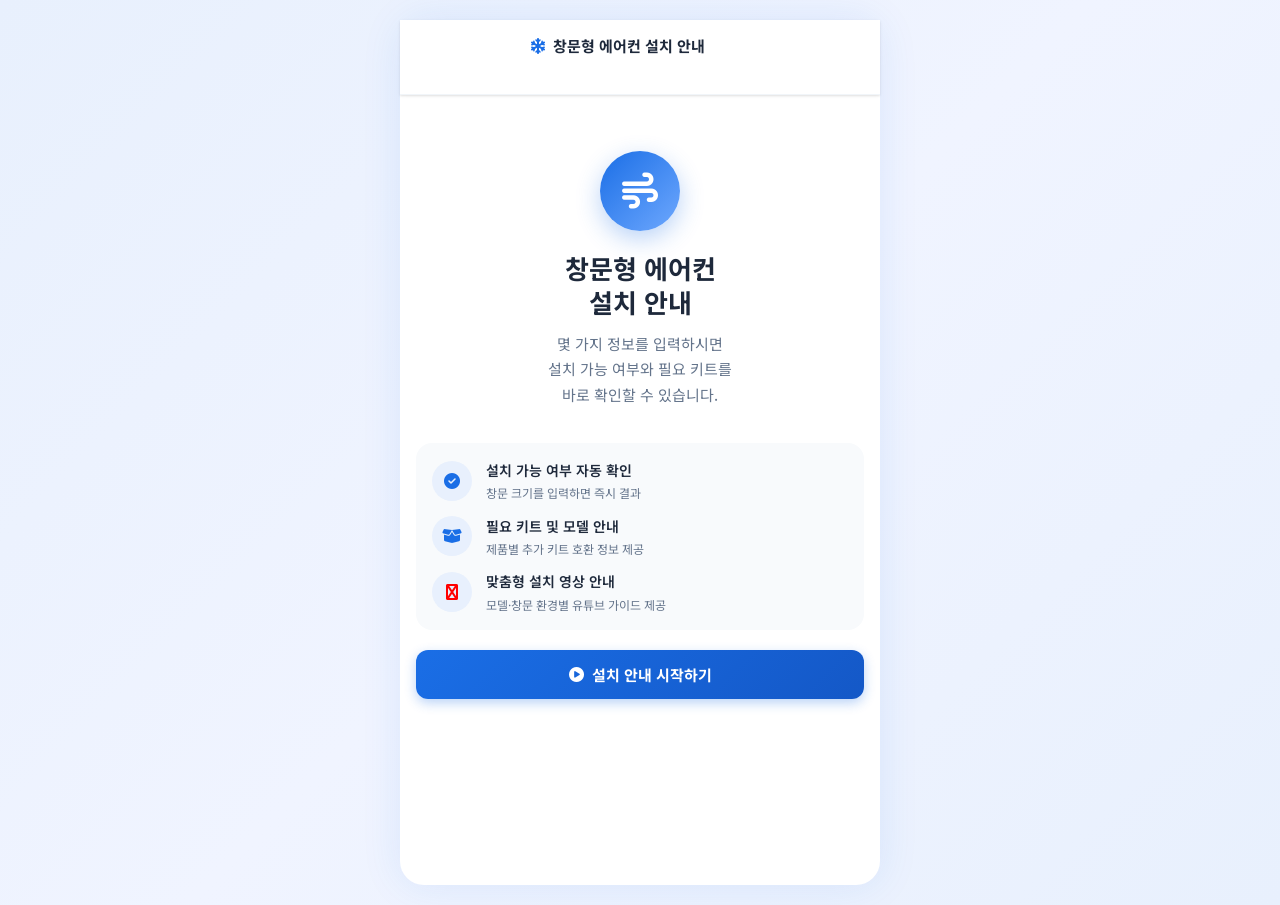
==== index.html @ 66a9caff "Add files via upload" ====
<!DOCTYPE html>
<html lang="ko">
<head>
  <meta charset="UTF-8" />
  <meta name="viewport" content="width=device-width, initial-scale=1.0, maximum-scale=1.0, user-scalable=no" />
  <meta name="theme-color" content="#1a6ee6" />
  <meta name="apple-mobile-web-app-capable" content="yes" />
  <meta name="apple-mobile-web-app-status-bar-style" content="default" />
  <meta name="apple-mobile-web-app-title" content="에어컨 설치 안내" />
  <title>창문형 에어컨 설치 안내</title>
  <link rel="manifest" href="manifest.json" />
  <link rel="stylesheet" href="css/style.css" />
  <link rel="preconnect" href="https://fonts.googleapis.com" />
  <link rel="preconnect" href="https://fonts.gstatic.com" crossorigin />
  <link href="https://fonts.googleapis.com/css2?family=Noto+Sans+KR:wght@300;400;500;600;700&display=swap" rel="stylesheet" />
  <link rel="stylesheet" href="https://cdn.jsdelivr.net/npm/@fortawesome/fontawesome-free@6.4.0/css/all.min.css" />
</head>
<body>
  <div id="app">
    <div class="app-container">

      <!-- 헤더 -->
      <header class="app-header" id="appHeader">
        <div class="header-inner">
          <button class="btn-back" id="btnBack" onclick="App.prevStep()" style="display:none;">
            <i class="fas fa-chevron-left"></i>
          </button>
          <div class="header-title">
            <i class="fas fa-snowflake header-icon"></i>
            <span>창문형 에어컨 설치 안내</span>
          </div>
          <div class="header-spacer"></div>
        </div>
        <div class="progress-bar-wrap" id="progressBarWrap" style="display:none;">
          <div class="progress-bar" id="progressBar"></div>
        </div>
        <div class="step-indicator" id="stepIndicator"></div>
      </header>

      <main class="app-main" id="appMain">

        <!-- ==================== STEP 0: 시작 화면 ==================== -->
        <div class="screen" id="screen-0">
          <div class="screen-inner">
            <div class="welcome-hero">
              <div class="hero-icon-wrap">
                <div class="hero-icon"><i class="fas fa-wind"></i></div>
              </div>
              <h1 class="welcome-title">창문형 에어컨<br>설치 안내</h1>
              <p class="welcome-subtitle">몇 가지 정보를 입력하시면<br>설치 가능 여부와 필요 키트를<br>바로 확인할 수 있습니다.</p>
            </div>
            <div class="welcome-features">
              <div class="feature-item">
                <div class="feature-icon"><i class="fas fa-check-circle"></i></div>
                <div class="feature-text"><strong>설치 가능 여부 자동 확인</strong><span>창문 크기를 입력하면 즉시 결과</span></div>
              </div>
              <div class="feature-item">
                <div class="feature-icon"><i class="fas fa-box-open"></i></div>
                <div class="feature-text"><strong>필요 키트 및 모델 안내</strong><span>제품별 추가 키트 호환 정보 제공</span></div>
              </div>
              <div class="feature-item">
                <div class="feature-icon"><i class="fas fa-youtube" style="color:#ff0000;"></i></div>
                <div class="feature-text"><strong>맞춤형 설치 영상 안내</strong><span>모델·창문 환경별 유튜브 가이드 제공</span></div>
              </div>
            </div>
            <div class="btn-wrap">
              <button class="btn-primary btn-full" onclick="App.startGuide()">
                <i class="fas fa-play-circle"></i> 설치 안내 시작하기
              </button>
            </div>
          </div>
        </div>

        <!-- ==================== STEP 0.5: 모델 선택 ==================== -->
        <div class="screen hidden" id="screen-model">
          <div class="screen-inner">
            <div class="step-header">
              <div class="step-badge">모델 선택</div>
              <h2 class="step-title">보유하신 에어컨 모델을 선택해 주세요.</h2>
              <p class="step-desc">해당하는 제품군을 선택하시면 맞춤 안내를 제공합니다.</p>
            </div>
            <div class="model-choice-list">

              <button class="model-card" id="model-card-A" onclick="App.selectModel('A')">
                <div class="model-card-left">
                  <div class="model-card-icon" style="background:#e8f0fd;color:#1a6ee6;">
                    <i class="fas fa-wind"></i>
                  </div>
                  <div class="model-card-info">
                    <div class="model-card-label">정속형 / 인버터</div>
                    <div class="model-card-models">PWA-2100 · PWA-2200 · PWA-2250 · PWA-3200 · PWA-3250</div>
                  </div>
                </div>
                <div class="model-card-check"><i class="fas fa-check"></i></div>
              </button>

              <button class="model-card" id="model-card-B" onclick="App.selectModel('B')">
                <div class="model-card-left">
                  <div class="model-card-icon" style="background:#fef3c7;color:#d97706;">
                    <i class="fas fa-star"></i>
                  </div>
                  <div class="model-card-info">
                    <div class="model-card-label">프리미엄</div>
                    <div class="model-card-models">PWA-3400 · PWA-3500 · PWA-3600 · PWA-M3500 · PWA-3301BE2</div>
                  </div>
                </div>
                <div class="model-card-check"><i class="fas fa-check"></i></div>
              </button>

              <button class="model-card" id="model-card-C" onclick="App.selectModel('C')">
                <div class="model-card-left">
                  <div class="model-card-icon" style="background:#dcfce7;color:#16a34a;">
                    <i class="fas fa-bolt"></i>
                  </div>
                  <div class="model-card-info">
                    <div class="model-card-label">듀얼인버터</div>
                    <div class="model-card-models">PWA-3100 · PWA-3300 · PWA-3300BE</div>
                  </div>
                </div>
                <div class="model-card-check"><i class="fas fa-check"></i></div>
              </button>

              <button class="model-card" id="model-card-D" onclick="App.selectModel('D')">
                <div class="model-card-left">
                  <div class="model-card-icon" style="background:#f3e8ff;color:#9333ea;">
                    <i class="fas fa-layer-group"></i>
                  </div>
                  <div class="model-card-info">
                    <div class="model-card-label">하이브리드</div>
                    <div class="model-card-models">PHA-M3240BE · PHA-M3600BE2</div>
                  </div>
                </div>
                <div class="model-card-check"><i class="fas fa-check"></i></div>
              </button>

            </div>
            <div class="btn-nav">
              <button class="btn-secondary" onclick="App.prevStep()"><i class="fas fa-chevron-left"></i> 이전</button>
              <button class="btn-primary" id="btn-model-next" onclick="App.nextStep()" disabled>다음 <i class="fas fa-chevron-right"></i></button>
            </div>
          </div>
        </div>

        <!-- ==================== 여닫이 설치 불가 화면 ==================== -->
        <div class="screen hidden" id="screen-casement-block">
          <div class="screen-inner casement-block-inner">
            <div class="casement-emoji">😭</div>
            <h2 class="casement-title">앗! 정말 아쉬워요...</h2>
            <div class="casement-msg">
              <p>고객님의 창문은 <strong>'여닫이'</strong> 형태군요!</p>
              <p>현재 모델들은 <strong>미닫이 창문에만</strong> 안전하게<br>설치가 가능하답니다. 🏠💔</p>
              <p style="margin-top:12px;">혹시 다른 방에 있는 <strong>'미닫이 창문'</strong>은<br>어떠신가요?<br>다시 한번 확인해 주시면 감사하겠습니다! 🙏✨</p>
            </div>
            <div class="casement-illustration">
              <i class="fas fa-door-open"></i>
              <span>여닫이 창문</span>
            </div>
            <button class="btn-primary btn-full" onclick="App.restart()" style="margin-top:8px;">
              <i class="fas fa-home"></i> 처음으로 돌아가기
            </button>
          </div>
        </div>

        <!-- ==================== STEP 1: 창문 유형 ==================== -->
        <div class="screen hidden" id="screen-1">
          <div class="screen-inner">
            <div class="step-header">
              <div class="step-badge">1단계</div>
              <h2 class="step-title">창문 유형이 어떻게 되나요?</h2>
              <p class="step-desc">설치하실 창문의 유형을 선택해 주세요.</p>
            </div>
            <div class="choice-grid">
              <button class="choice-card" id="choice-window-sliding" onclick="App.selectWindowType('sliding')">
                <div class="choice-card-inner">
                  <div class="choice-icon"><i class="fas fa-arrows-alt-h"></i></div>
                  <div class="choice-label">미닫이 창문</div>
                  <div class="choice-desc">좌우로 밀어서 여는 창문</div>
                </div>
                <div class="choice-check"><i class="fas fa-check"></i></div>
              </button>
              <button class="choice-card" id="choice-window-casement" onclick="App.selectWindowType('casement')">
                <div class="choice-card-inner">
                  <div class="choice-icon"><i class="fas fa-door-open"></i></div>
                  <div class="choice-label">여닫이 창문</div>
                  <div class="choice-desc">앞뒤로 열리는 창문</div>
                </div>
                <div class="choice-check"><i class="fas fa-check"></i></div>
              </button>
            </div>
            <div class="btn-nav">
              <button class="btn-secondary" onclick="App.prevStep()"><i class="fas fa-chevron-left"></i> 이전</button>
              <button class="btn-primary" id="btn-step1-next" onclick="App.nextStep()" disabled>다음 <i class="fas fa-chevron-right"></i></button>
            </div>
          </div>
        </div>

        <!-- ==================== STEP 2: 창문 가로/세로 ==================== -->
        <div class="screen hidden" id="screen-2">
          <div class="screen-inner">
            <div class="step-header">
              <div class="step-badge">2단계</div>
              <h2 class="step-title">열리는 창문의 가로와 세로 사이즈를 입력해 주세요.</h2>
              <p class="step-desc">창문이 열렸을 때의 실제 크기를 측정해 입력해 주세요.</p>
            </div>
            <div class="measure-diagram">
              <div class="diagram-box diagram-box-img">
                <img src="images/window-measure.png" alt="창문 측정 방법 - 38cm 이상 전 모델 공통" class="diagram-img" />
                <p class="diagram-caption">
                  <i class="fas fa-info-circle"></i>
                  열리는 창문의 가로가 <strong>38cm 이상</strong>이어야 설치 가능합니다. (전 모델 공통)
                </p>
              </div>
            </div>
            <div class="input-group-list">
              <div class="input-group">
                <label class="input-label"><i class="fas fa-arrows-alt-h label-icon"></i> 가로 <span class="unit-text">(cm)</span></label>
                <div class="input-wrap">
                  <input type="number" id="windowWidth" class="text-input" placeholder="예: 55" min="0" step="0.1" oninput="App.validateStep2()" inputmode="decimal" />
                  <span class="input-unit">cm</span>
                </div>
                <div class="input-hint" id="widthHint">최소 38cm 이상이어야 설치 가능합니다.</div>
              </div>
              <div class="input-group">
                <label class="input-label"><i class="fas fa-arrows-alt-v label-icon"></i> 세로 <span class="unit-text">(cm)</span></label>
                <div class="input-wrap">
                  <input type="number" id="windowHeight" class="text-input" placeholder="예: 100" min="0" step="0.1" oninput="App.validateStep2()" inputmode="decimal" />
                  <span class="input-unit">cm</span>
                </div>
                <div class="input-hint" id="heightHint">일반 제품: 92cm 이상 / 미니 제품: 77cm 이상</div>
              </div>
            </div>
            <div class="btn-nav">
              <button class="btn-secondary" onclick="App.prevStep()"><i class="fas fa-chevron-left"></i> 이전</button>
              <button class="btn-primary" id="btn-step2-next" onclick="App.nextStep()" disabled>다음 <i class="fas fa-chevron-right"></i></button>
            </div>
          </div>
        </div>

        <!-- ==================== STEP 3: 제품 유형(일반/미니) ==================== -->
        <div class="screen hidden" id="screen-3">
          <div class="screen-inner">
            <div class="step-header">
              <div class="step-badge">3단계</div>
              <h2 class="step-title">창문 높이는 어떻게 되나요?</h2>
              <p class="step-desc">설치할 제품 유형을 선택해 주세요.</p>
            </div>
            <div class="choice-grid">
              <button class="choice-card" id="choice-product-standard" onclick="App.selectProductType('standard')">
                <div class="choice-card-inner">
                  <div class="choice-icon"><i class="fas fa-box"></i></div>
                  <div class="choice-label">일반 제품</div>
                  <div class="choice-desc">창문 높이 92cm 이상</div>
                </div>
                <div class="choice-check"><i class="fas fa-check"></i></div>
              </button>
              <button class="choice-card" id="choice-product-mini" onclick="App.selectProductType('mini')">
                <div class="choice-card-inner">
                  <div class="choice-icon"><i class="fas fa-compress-alt"></i></div>
                  <div class="choice-label">미니 제품</div>
                  <div class="choice-desc">창문 높이 77cm 이상</div>
                </div>
                <div class="choice-check"><i class="fas fa-check"></i></div>
              </button>
            </div>
            <div class="sub-section" id="heightRangeSection" style="display:none;">
              <div class="sub-section-title">창문 높이 범위를 선택해 주세요.</div>
              <div class="range-cards" id="heightRangeCards"></div>
            </div>
            <div class="info-box kit-box" id="kitInfoBox" style="display:none;">
              <i class="fas fa-info-circle"></i>
              <div id="kitInfoText"></div>
            </div>
            <div class="btn-nav">
              <button class="btn-secondary" onclick="App.prevStep()"><i class="fas fa-chevron-left"></i> 이전</button>
              <button class="btn-primary" id="btn-step3-next" onclick="App.nextStep()" disabled>다음 <i class="fas fa-chevron-right"></i></button>
            </div>
          </div>
        </div>

        <!-- ==================== STEP 4: 창틀 깊이 ==================== -->
        <div class="screen hidden" id="screen-4">
          <div class="screen-inner">
            <div class="step-header">
              <div class="step-badge">4단계</div>
              <h2 class="step-title">창틀 깊이가 2cm 미만인가요?</h2>
              <p class="step-desc">창틀 깊이(b)를 측정하여 선택해 주세요.</p>
            </div>
            <div class="measure-diagram">
              <div class="diagram-box diagram-box-img">
                <img src="images/sill-depth.png" alt="창틀 단면 도면 - a(창틀 너비), b(창틀 깊이), c(창틀 홈 너비)" class="diagram-img" />
                <p class="diagram-caption">
                  <i class="fas fa-info-circle"></i>
                  창틀 깊이(b)가 <strong>2cm 이상</strong>인지 확인해 주세요.
                </p>
              </div>
            </div>
            <div class="choice-grid">
              <button class="choice-card" id="choice-sill-shallow" onclick="App.selectSillDepth('shallow')">
                <div class="choice-card-inner">
                  <div class="choice-icon choice-icon-warn"><i class="fas fa-exclamation"></i></div>
                  <div class="choice-label">네, 2cm 미만</div>
                  <div class="choice-desc">창틀 깊이가 2cm보다 얕음</div>
                </div>
                <div class="choice-check"><i class="fas fa-check"></i></div>
              </button>
              <button class="choice-card" id="choice-sill-deep" onclick="App.selectSillDepth('deep')">
                <div class="choice-card-inner">
                  <div class="choice-icon choice-icon-ok"><i class="fas fa-check-double"></i></div>
                  <div class="choice-label">아니요, 2cm 이상</div>
                  <div class="choice-desc">창틀 깊이가 충분함</div>
                </div>
                <div class="choice-check"><i class="fas fa-check"></i></div>
              </button>
            </div>
            <div class="sub-section" id="shallowSillSection" style="display:none;">
              <div class="sub-section-title"><i class="fas fa-ruler-combined"></i> (b)+(c) 사이즈를 입력해 주세요.</div>
              <div class="input-group-list">
                <div class="input-group">
                  <label class="input-label"><span class="label-badge">b</span> 창틀 높이 (cm)</label>
                  <div class="input-wrap">
                    <input type="number" id="sillB" class="text-input" placeholder="예: 1.5" min="0" step="0.1" oninput="App.validateSillBC()" inputmode="decimal" />
                    <span class="input-unit">cm</span>
                  </div>
                  <div class="input-hint">1cm 이상 2cm 미만이어야 합니다.</div>
                </div>
                <div class="input-group">
                  <label class="input-label"><span class="label-badge">c</span> 창틀 홈 너비 (cm)</label>
                  <div class="input-wrap">
                    <input type="number" id="sillC" class="text-input" placeholder="예: 1.5" min="0" step="0.1" oninput="App.validateSillBC()" inputmode="decimal" />
                    <span class="input-unit">cm</span>
                  </div>
                  <div class="input-hint">1.2cm 이상이어야 합니다.</div>
                </div>
              </div>
              <div class="info-box" id="sillBCResult" style="display:none;"></div>
            </div>
            <div class="btn-nav">
              <button class="btn-secondary" onclick="App.prevStep()"><i class="fas fa-chevron-left"></i> 이전</button>
              <button class="btn-primary" id="btn-step4-next" onclick="App.nextStep()" disabled>다음 <i class="fas fa-chevron-right"></i></button>
            </div>
          </div>
        </div>

        <!-- ==================== STEP 5: 창문 환경 선택 (4가지 카드) ==================== -->
        <div class="screen hidden" id="screen-5">
          <div class="screen-inner">
            <div class="step-header">
              <div class="step-badge">5단계</div>
              <h2 class="step-title">창문 환경을 선택해 주세요.</h2>
              <p class="step-desc">고객님의 창틀 유형을 선택하시면 맞춤 설치법을 안내해 드립니다.</p>
            </div>

            <div class="env-grid">
              <!-- 옵션 1: 플라스틱 샷시 -->
              <button class="env-card" id="env-card-plastic" onclick="App.selectEnv('plastic')">
                <div class="env-card-icon" style="background:#e8f0fd;color:#1a6ee6;">
                  <i class="fas fa-border-style"></i>
                </div>
                <div class="env-card-label">플라스틱 샷시</div>
                <div class="env-card-desc">PVC 재질의 일반 샷시<br>가장 일반적인 형태의 창틀</div>
                <div class="env-card-check"><i class="fas fa-check"></i></div>
              </button>

              <!-- 옵션 2: 두꺼운 창틀 -->
              <button class="env-card" id="env-card-thick" onclick="App.selectEnv('thick')">
                <div class="env-card-icon" style="background:#fef3c7;color:#d97706;">
                  <i class="fas fa-expand-alt"></i>
                </div>
                <div class="env-card-label">두꺼운 창틀</div>
                <div class="env-card-desc">창틀의 두께가<br>넓은 경우</div>
                <div class="env-card-check"><i class="fas fa-check"></i></div>
              </button>

              <!-- 옵션 3: 나무 창틀 -->
              <button class="env-card" id="env-card-wood" onclick="App.selectEnv('wood')">
                <div class="env-card-icon" style="background:#fef9c3;color:#a16207;">
                  <i class="fas fa-tree"></i>
                </div>
                <div class="env-card-label">나무 창틀</div>
                <div class="env-card-desc">옛날 주택 등<br>나무 소재 창틀</div>
                <div class="env-card-check"><i class="fas fa-check"></i></div>
              </button>

              <!-- 옵션 4: 분할 창문 -->
              <button class="env-card" id="env-card-split" onclick="App.selectEnv('split')">
                <div class="env-card-icon" style="background:#f0fdf4;color:#16a34a;">
                  <i class="fas fa-columns"></i>
                </div>
                <div class="env-card-label">분할 창문</div>
                <div class="env-card-desc">추가 키트 필요<br>창문이 높아 연장 키트 필요</div>
                <div class="env-card-check"><i class="fas fa-check"></i></div>
              </button>
            </div>

            <!-- 두꺼운 창틀 안내 (env=thick) -->
            <div class="special-guide" id="thickGuide" style="display:none;">
              <div class="special-guide-header"><i class="fas fa-expand-alt"></i><strong>두꺼운 창틀 안내</strong></div>
              <div class="special-guide-content">
                <div class="info-box info-box-blue">
                  <i class="fas fa-info-circle"></i>
                  <div>
                    <p>틀 너비(a)가 1.2cm 이상인 경우, 두꺼운 창틀 방법으로 설치해야 합니다.</p>
                    <p style="margin-top:8px;">프리미엄 제품은 창틀 너비에 따라 볼트를 자유롭게 조절해 설치할 수 있습니다.</p>
                  </div>
                </div>
                <div class="input-group" style="margin-top:12px;">
                  <label class="input-label"><span class="label-badge">a</span> 창틀 너비 (cm)</label>
                  <div class="input-wrap">
                    <input type="number" id="frameA" class="text-input" placeholder="예: 1.5" min="0" step="0.1" oninput="App.validateFrameA()" inputmode="decimal" />
                    <span class="input-unit">cm</span>
                  </div>
                  <div class="input-hint" id="frameAHint">두꺼운 창틀 방법 적용 여부를 확인합니다.</div>
                </div>
              </div>
            </div>

            <!-- 분할 창문 안내 (env=split) -->
            <div class="special-guide" id="splitGuide" style="display:none;">
              <div class="special-guide-header"><i class="fas fa-columns"></i><strong>분할 창문 안내</strong></div>
              <div class="special-guide-content">
                <div class="split-img-wrap">
                  <img src="images/split-window-kit.png" alt="분할 창문 설치 방법 - X(잘못된 설치)와 O(올바른 설치) 비교" class="diagram-img" />
                  <div class="split-img-labels">
                    <span class="split-label split-label-x"><i class="fas fa-times"></i> 잘못된 설치</span>
                    <span class="split-label split-label-o"><i class="fas fa-check"></i> 올바른 설치</span>
                  </div>
                </div>
                <div class="info-box info-box-blue">
                  <i class="fas fa-info-circle"></i>
                  <div>이미지처럼 연장 키트를 연결하여 앞쪽 창틀에 설치해야 안전합니다.</div>
                </div>
              </div>
            </div>

            <div class="btn-nav">
              <button class="btn-secondary" onclick="App.prevStep()"><i class="fas fa-chevron-left"></i> 이전</button>
              <button class="btn-primary" id="btn-step5-next" onclick="App.showResult()">결과 확인 <i class="fas fa-clipboard-check"></i></button>
            </div>
          </div>
        </div>

        <!-- ==================== STEP 6: 결과 화면 ==================== -->
        <div class="screen hidden" id="screen-6">
          <div class="screen-inner">
            <!-- 결과 헤더 -->
            <div class="result-header" id="resultHeader"></div>

            <!-- 입력 요약 -->
            <div class="result-section">
              <div class="section-title"><i class="fas fa-list-ul"></i> 입력 정보 요약</div>
              <div class="summary-list" id="summaryList"></div>
            </div>

            <!-- 설치 조건 체크 -->
            <div class="result-section">
              <div class="section-title"><i class="fas fa-tasks"></i> 설치 조건 확인</div>
              <div class="check-list" id="checkList"></div>
            </div>

            <!-- 필요 키트/제품 -->
            <div class="result-section" id="kitSection">
              <div class="section-title"><i class="fas fa-box-open"></i> 필요 제품 및 키트</div>
              <div id="kitList"></div>
            </div>

            <!-- 호환 모델 -->
            <div class="result-section" id="modelSection">
              <div class="section-title"><i class="fas fa-th"></i> 호환 모델</div>
              <div id="modelList"></div>
            </div>

            <!-- 특이사항 -->
            <div class="result-section" id="specialSection" style="display:none;">
              <div class="section-title"><i class="fas fa-exclamation-triangle"></i> 특이사항</div>
              <div id="specialList"></div>
            </div>

            <!-- 설치 방법 -->
            <div class="result-section">
              <div class="section-title"><i class="fas fa-wrench"></i> 설치 방법 안내</div>
              <div id="installGuide"></div>
            </div>

            <!-- 버튼 -->
            <div class="btn-nav btn-nav-result">
              <button class="btn-secondary" onclick="App.restart()">
                <i class="fas fa-redo"></i> 처음부터 다시
              </button>
              <button class="btn-primary" onclick="App.printResult()">
                <i class="fas fa-share-alt"></i> 결과 공유
              </button>
            </div>

            <!-- ★ 유튜브 설치 가이드 섹션 ★ -->
            <div class="result-section youtube-section" id="youtubeSection">
              <div class="section-title youtube-title">
                <i class="fab fa-youtube" style="color:#ff0000;"></i>
                나에게 필요한 설치 가이드 영상
              </div>
              <p class="youtube-desc">선택하신 모델과 창문 환경에 맞는 영상을 확인해 보세요.</p>
              <div class="youtube-btn-list" id="youtubeBtnList"></div>
            </div>

            <!-- 고객센터 -->
            <div class="contact-info">
              <i class="fas fa-headset"></i>
              <div>
                <strong>설치 관련 문의</strong>
                <p>서비스센터: <a href="tel:1588-1336">1588-1336</a></p>
              </div>
            </div>
          </div>
        </div>

      </main>
      <div class="safe-area-bottom"></div>
    </div>
  </div>

  <script src="js/app.js"></script>
</body>
</html>
---- css/style.css ----
/* ============================================================
   창문형 에어컨 설치 안내 앱 - 모바일 우선 스타일
   ============================================================ */

/* ---------- CSS 변수 ---------- */
:root {
  --primary: #1a6ee6;
  --primary-dark: #1458c7;
  --primary-light: #e8f0fd;
  --secondary: #6c757d;
  --success: #22c55e;
  --success-light: #dcfce7;
  --warning: #f59e0b;
  --warning-light: #fef3c7;
  --danger: #ef4444;
  --danger-light: #fee2e2;
  --info: #3b82f6;
  --info-light: #eff6ff;
  --white: #ffffff;
  --gray-50: #f8fafc;
  --gray-100: #f1f5f9;
  --gray-200: #e2e8f0;
  --gray-300: #cbd5e1;
  --gray-400: #94a3b8;
  --gray-500: #64748b;
  --gray-600: #475569;
  --gray-700: #334155;
  --gray-800: #1e293b;
  --gray-900: #0f172a;
  --font: 'Noto Sans KR', -apple-system, BlinkMacSystemFont, 'Segoe UI', sans-serif;
  --radius-sm: 8px;
  --radius: 12px;
  --radius-lg: 16px;
  --radius-xl: 24px;
  --shadow-sm: 0 1px 3px rgba(0,0,0,0.08), 0 1px 2px rgba(0,0,0,0.06);
  --shadow: 0 4px 6px -1px rgba(0,0,0,0.1), 0 2px 4px -1px rgba(0,0,0,0.06);
  --shadow-md: 0 10px 15px -3px rgba(0,0,0,0.1), 0 4px 6px -2px rgba(0,0,0,0.05);
  --shadow-lg: 0 20px 25px -5px rgba(0,0,0,0.1), 0 10px 10px -5px rgba(0,0,0,0.04);
  --header-height: 110px;
  --transition: 0.25s cubic-bezier(0.4, 0, 0.2, 1);
}

/* ---------- 리셋 & 기본 ---------- */
*, *::before, *::after {
  box-sizing: border-box;
  margin: 0;
  padding: 0;
  -webkit-tap-highlight-color: transparent;
}

html {
  font-size: 16px;
  scroll-behavior: smooth;
  -webkit-text-size-adjust: 100%;
}

body {
  font-family: var(--font);
  background: var(--gray-100);
  color: var(--gray-800);
  line-height: 1.6;
  min-height: 100vh;
  min-height: -webkit-fill-available;
  overflow-x: hidden;
}

a {
  color: var(--primary);
  text-decoration: none;
}

button {
  cursor: pointer;
  font-family: var(--font);
  border: none;
  outline: none;
}

input {
  font-family: var(--font);
  outline: none;
}

/* ---------- 앱 컨테이너 ---------- */
#app {
  width: 100%;
  min-height: 100vh;
  display: flex;
  justify-content: center;
  background: linear-gradient(135deg, #e8f0fd 0%, #f0f4ff 50%, #e8f0fd 100%);
}

.app-container {
  width: 100%;
  max-width: 480px;
  min-height: 100vh;
  background: var(--white);
  display: flex;
  flex-direction: column;
  position: relative;
  box-shadow: 0 0 40px rgba(26,110,230,0.1);
}

/* ---------- 헤더 ---------- */
.app-header {
  position: sticky;
  top: 0;
  z-index: 100;
  background: var(--white);
  border-bottom: 1px solid var(--gray-100);
  box-shadow: var(--shadow-sm);
}

.header-inner {
  display: flex;
  align-items: center;
  padding: 14px 16px 10px;
  gap: 8px;
}

.btn-back {
  width: 36px;
  height: 36px;
  border-radius: 50%;
  background: var(--gray-100);
  display: flex;
  align-items: center;
  justify-content: center;
  color: var(--gray-700);
  font-size: 14px;
  flex-shrink: 0;
  transition: background var(--transition);
}

.btn-back:active {
  background: var(--gray-200);
}

.header-title {
  flex: 1;
  display: flex;
  align-items: center;
  justify-content: center;
  gap: 8px;
  font-size: 15px;
  font-weight: 700;
  color: var(--gray-800);
}

.header-icon {
  color: var(--primary);
  font-size: 16px;
  animation: spin 8s linear infinite;
}

@keyframes spin {
  from { transform: rotate(0deg); }
  to { transform: rotate(360deg); }
}

.header-spacer {
  width: 36px;
}

/* 진행 바 */
.progress-bar-wrap {
  height: 4px;
  background: var(--gray-100);
  overflow: hidden;
}

.progress-bar {
  height: 100%;
  background: linear-gradient(90deg, var(--primary), #6ea8fe);
  border-radius: 2px;
  width: 0%;
  transition: width 0.5s cubic-bezier(0.4, 0, 0.2, 1);
}

.step-indicator {
  padding: 6px 16px 8px;
  font-size: 12px;
  color: var(--gray-500);
  font-weight: 500;
  text-align: center;
  min-height: 26px;
}

/* ---------- 메인 영역 ---------- */
.app-main {
  flex: 1;
  overflow-y: auto;
  overflow-x: hidden;
  -webkit-overflow-scrolling: touch;
  padding-bottom: env(safe-area-inset-bottom);
}

/* ---------- 화면 ---------- */
.screen {
  min-height: calc(100vh - var(--header-height));
  animation: fadeSlideIn 0.35s ease;
}

.screen.hidden {
  display: none !important;
}

@keyframes fadeSlideIn {
  from {
    opacity: 0;
    transform: translateX(20px);
  }
  to {
    opacity: 1;
    transform: translateX(0);
  }
}

@keyframes fadeSlideOut {
  from {
    opacity: 1;
    transform: translateX(0);
  }
  to {
    opacity: 0;
    transform: translateX(-20px);
  }
}

.screen-inner {
  padding: 24px 16px 32px;
  display: flex;
  flex-direction: column;
  gap: 20px;
}

/* ---------- 시작 화면 ---------- */
.welcome-hero {
  text-align: center;
  padding: 32px 16px 16px;
}

.hero-icon-wrap {
  margin-bottom: 20px;
}

.hero-icon {
  width: 80px;
  height: 80px;
  background: linear-gradient(135deg, var(--primary), #6ea8fe);
  border-radius: 50%;
  display: inline-flex;
  align-items: center;
  justify-content: center;
  font-size: 36px;
  color: white;
  box-shadow: 0 8px 24px rgba(26,110,230,0.3);
  animation: pulse 2s infinite;
}

@keyframes pulse {
  0%, 100% { box-shadow: 0 8px 24px rgba(26,110,230,0.3); transform: scale(1); }
  50% { box-shadow: 0 12px 32px rgba(26,110,230,0.45); transform: scale(1.03); }
}

.welcome-title {
  font-size: 26px;
  font-weight: 700;
  color: var(--gray-800);
  line-height: 1.3;
  margin-bottom: 12px;
}

.welcome-subtitle {
  font-size: 15px;
  color: var(--gray-500);
  line-height: 1.7;
}

.welcome-features {
  display: flex;
  flex-direction: column;
  gap: 12px;
  background: var(--gray-50);
  border-radius: var(--radius-lg);
  padding: 16px;
}

.feature-item {
  display: flex;
  align-items: center;
  gap: 14px;
}

.feature-icon {
  width: 40px;
  height: 40px;
  background: var(--primary-light);
  border-radius: 50%;
  display: flex;
  align-items: center;
  justify-content: center;
  color: var(--primary);
  font-size: 16px;
  flex-shrink: 0;
}

.feature-text {
  display: flex;
  flex-direction: column;
  gap: 2px;
}

.feature-text strong {
  font-size: 14px;
  font-weight: 600;
  color: var(--gray-800);
}

.feature-text span {
  font-size: 12px;
  color: var(--gray-500);
}

/* ---------- 단계 헤더 ---------- */
.step-header {
  padding: 4px 0;
}

.step-badge {
  display: inline-flex;
  align-items: center;
  padding: 4px 12px;
  background: var(--primary-light);
  color: var(--primary);
  border-radius: 20px;
  font-size: 12px;
  font-weight: 700;
  margin-bottom: 10px;
  letter-spacing: 0.3px;
}

.step-title {
  font-size: 20px;
  font-weight: 700;
  color: var(--gray-800);
  line-height: 1.4;
  margin-bottom: 8px;
}

.step-desc {
  font-size: 14px;
  color: var(--gray-500);
}

/* ---------- 선택 카드 (단일) ---------- */
.choice-grid {
  display: grid;
  grid-template-columns: 1fr 1fr;
  gap: 12px;
}

.choice-card {
  background: var(--white);
  border: 2px solid var(--gray-200);
  border-radius: var(--radius-lg);
  padding: 16px 12px;
  display: flex;
  flex-direction: column;
  align-items: center;
  text-align: center;
  gap: 8px;
  position: relative;
  transition: all var(--transition);
  box-shadow: var(--shadow-sm);
}

.choice-card:active {
  transform: scale(0.97);
}

.choice-card.selected {
  border-color: var(--primary);
  background: var(--primary-light);
  box-shadow: 0 0 0 3px rgba(26,110,230,0.15);
}

.choice-card-inner {
  display: flex;
  flex-direction: column;
  align-items: center;
  gap: 8px;
}

.choice-icon {
  width: 52px;
  height: 52px;
  background: var(--gray-100);
  border-radius: 50%;
  display: flex;
  align-items: center;
  justify-content: center;
  font-size: 22px;
  color: var(--gray-500);
  transition: all var(--transition);
}

.choice-card.selected .choice-icon {
  background: var(--primary);
  color: white;
}

.choice-icon-warn {
  background: var(--warning-light) !important;
  color: var(--warning) !important;
}

.choice-icon-ok {
  background: var(--success-light) !important;
  color: var(--success) !important;
}

.choice-card.selected .choice-icon-warn {
  background: var(--warning) !important;
  color: white !important;
}

.choice-card.selected .choice-icon-ok {
  background: var(--success) !important;
  color: white !important;
}

.choice-label {
  font-size: 14px;
  font-weight: 700;
  color: var(--gray-800);
}

.choice-card.selected .choice-label {
  color: var(--primary-dark);
}

.choice-desc {
  font-size: 11px;
  color: var(--gray-400);
  line-height: 1.4;
}

.choice-check {
  position: absolute;
  top: 8px;
  right: 8px;
  width: 22px;
  height: 22px;
  border-radius: 50%;
  background: var(--gray-200);
  display: flex;
  align-items: center;
  justify-content: center;
  font-size: 10px;
  color: transparent;
  transition: all var(--transition);
}

.choice-card.selected .choice-check {
  background: var(--primary);
  color: white;
}

/* ---------- 다중 선택 카드 ---------- */
.multi-choice-list {
  display: flex;
  flex-direction: column;
  gap: 10px;
}

.multi-choice-card {
  background: var(--white);
  border: 2px solid var(--gray-200);
  border-radius: var(--radius);
  padding: 14px 16px;
  display: flex;
  align-items: center;
  gap: 14px;
  text-align: left;
  transition: all var(--transition);
  box-shadow: var(--shadow-sm);
}

.multi-choice-card:active {
  transform: scale(0.99);
}

.multi-choice-card.selected {
  border-color: var(--primary);
  background: var(--primary-light);
  box-shadow: 0 0 0 2px rgba(26,110,230,0.15);
}

.multi-choice-icon {
  width: 44px;
  height: 44px;
  background: var(--gray-100);
  border-radius: var(--radius-sm);
  display: flex;
  align-items: center;
  justify-content: center;
  font-size: 18px;
  color: var(--gray-500);
  flex-shrink: 0;
  transition: all var(--transition);
}

.multi-choice-card.selected .multi-choice-icon {
  background: var(--primary);
  color: white;
}

.multi-choice-content {
  flex: 1;
}

.multi-choice-label {
  font-size: 15px;
  font-weight: 600;
  color: var(--gray-800);
  margin-bottom: 2px;
}

.multi-choice-desc {
  font-size: 12px;
  color: var(--gray-400);
}

.multi-choice-check {
  width: 24px;
  height: 24px;
  border-radius: 50%;
  background: var(--gray-200);
  display: flex;
  align-items: center;
  justify-content: center;
  font-size: 11px;
  color: transparent;
  flex-shrink: 0;
  transition: all var(--transition);
}

.multi-choice-card.selected .multi-choice-check {
  background: var(--primary);
  color: white;
}

/* ---------- 높이 범위 카드 ---------- */
.range-cards {
  display: flex;
  flex-direction: column;
  gap: 8px;
}

.range-card {
  background: var(--white);
  border: 2px solid var(--gray-200);
  border-radius: var(--radius);
  padding: 14px 16px;
  display: flex;
  align-items: center;
  gap: 12px;
  text-align: left;
  transition: all var(--transition);
  box-shadow: var(--shadow-sm);
}

.range-card:active {
  transform: scale(0.99);
}

.range-card.selected {
  border-color: var(--primary);
  background: var(--primary-light);
}

.range-icon {
  width: 36px;
  height: 36px;
  border-radius: var(--radius-sm);
  background: var(--primary-light);
  display: flex;
  align-items: center;
  justify-content: center;
  font-size: 14px;
  color: var(--primary);
  flex-shrink: 0;
}

.range-card.selected .range-icon {
  background: var(--primary);
  color: white;
}

.range-content {
  flex: 1;
}

.range-label {
  font-size: 14px;
  font-weight: 600;
  color: var(--gray-800);
}

.range-desc {
  font-size: 12px;
  color: var(--gray-400);
  margin-top: 2px;
}

.range-check {
  width: 22px;
  height: 22px;
  border-radius: 50%;
  background: var(--gray-200);
  display: flex;
  align-items: center;
  justify-content: center;
  font-size: 10px;
  color: transparent;
  flex-shrink: 0;
  transition: all var(--transition);
}

.range-card.selected .range-check {
  background: var(--primary);
  color: white;
}

/* ---------- 입력 그룹 ---------- */
.input-group-list {
  display: flex;
  flex-direction: column;
  gap: 16px;
}

.input-group {
  display: flex;
  flex-direction: column;
  gap: 6px;
}

.input-label {
  font-size: 14px;
  font-weight: 600;
  color: var(--gray-700);
  display: flex;
  align-items: center;
  gap: 6px;
}

.label-icon {
  color: var(--primary);
}

.label-badge {
  display: inline-flex;
  align-items: center;
  justify-content: center;
  width: 22px;
  height: 22px;
  background: var(--primary);
  color: white;
  border-radius: 50%;
  font-size: 12px;
  font-weight: 700;
}

.unit-text {
  color: var(--gray-400);
  font-weight: 400;
}

.input-wrap {
  display: flex;
  align-items: center;
  border: 2px solid var(--gray-200);
  border-radius: var(--radius);
  background: var(--white);
  overflow: hidden;
  transition: border-color var(--transition);
}

.input-wrap:focus-within {
  border-color: var(--primary);
  box-shadow: 0 0 0 3px rgba(26,110,230,0.1);
}

.input-wrap.error {
  border-color: var(--danger);
}

.input-wrap.success {
  border-color: var(--success);
}

.text-input {
  flex: 1;
  padding: 13px 16px;
  font-size: 16px;
  font-weight: 500;
  color: var(--gray-800);
  border: none;
  background: transparent;
  -webkit-appearance: none;
}

.text-input::placeholder {
  color: var(--gray-300);
  font-weight: 400;
}

.text-input::-webkit-outer-spin-button,
.text-input::-webkit-inner-spin-button {
  -webkit-appearance: none;
}

.input-unit {
  padding: 0 14px;
  font-size: 14px;
  font-weight: 600;
  color: var(--gray-400);
  background: var(--gray-50);
  border-left: 1px solid var(--gray-200);
  height: 100%;
  display: flex;
  align-items: center;
  white-space: nowrap;
}

.input-hint {
  font-size: 12px;
  color: var(--gray-400);
  padding-left: 4px;
}

.input-hint.error {
  color: var(--danger);
}

.input-hint.success {
  color: var(--success);
}

/* ---------- 다이어그램 ---------- */
.measure-diagram {
  margin: -4px 0 4px;
}

.diagram-box {
  background: var(--gray-50);
  border: 1px dashed var(--gray-300);
  border-radius: var(--radius);
  padding: 16px;
  text-align: center;
}

.diagram-window {
  position: relative;
  height: 120px;
  display: flex;
  align-items: center;
  justify-content: center;
}

.diagram-window-frame {
  width: 80px;
  height: 80px;
  border: 3px solid var(--gray-300);
  border-radius: 4px;
  display: flex;
  align-items: center;
  justify-content: center;
}

.diagram-arrow {
  position: absolute;
  display: flex;
  flex-direction: column;
  align-items: center;
  gap: 4px;
}

.diagram-arrow-h {
  bottom: 8px;
  left: 0;
  right: 0;
}

.diagram-arrow-v {
  left: 8px;
  top: 0;
  bottom: 0;
  flex-direction: row;
}

.arrow-label {
  font-size: 11px;
  font-weight: 600;
  color: var(--primary);
  background: var(--primary-light);
  padding: 2px 8px;
  border-radius: 4px;
}

.sill-diagram {
  min-height: 80px;
  display: flex;
  align-items: center;
  justify-content: center;
  flex-direction: column;
  gap: 8px;
}

.sill-img-placeholder {
  display: flex;
  flex-direction: column;
  align-items: center;
  gap: 4px;
  color: var(--gray-500);
  font-size: 13px;
}

.diagram-note {
  font-size: 11px;
  color: var(--gray-400);
  margin-top: 8px;
  font-style: italic;
}

/* 실제 이미지가 들어간 diagram-box */
.diagram-box-img {
  padding: 12px 12px 0 12px;
  background: var(--white);
  border: 1px solid var(--gray-200);
}

.diagram-img {
  width: 100%;
  height: auto;
  display: block;
  border-radius: var(--radius-sm);
  object-fit: contain;
}

.diagram-caption {
  display: flex;
  align-items: center;
  gap: 6px;
  font-size: 12px;
  color: var(--gray-600);
  padding: 10px 4px 10px;
  line-height: 1.5;
}

.diagram-caption i {
  color: var(--primary);
  font-size: 13px;
  flex-shrink: 0;
}

.diagram-caption strong {
  color: var(--primary-dark);
}

/* 분할 창문 이미지 래퍼 */
.split-img-wrap {
  display: flex;
  flex-direction: column;
  gap: 0;
}

.split-img-labels {
  display: flex;
  justify-content: space-around;
  padding: 8px 12px 4px;
  background: var(--gray-50);
  border-top: 1px solid var(--gray-100);
  border-radius: 0 0 var(--radius-sm) var(--radius-sm);
}

.split-label {
  display: flex;
  align-items: center;
  gap: 5px;
  font-size: 12px;
  font-weight: 700;
  padding: 4px 12px;
  border-radius: 20px;
}

.split-label-x {
  background: var(--danger-light);
  color: var(--danger);
  border: 1px solid #fca5a5;
}

.split-label-o {
  background: var(--success-light);
  color: var(--success);
  border: 1px solid #86efac;
}

/* ---------- 정보 박스 ---------- */
.info-box {
  display: flex;
  gap: 12px;
  padding: 14px 16px;
  border-radius: var(--radius);
  font-size: 13px;
  line-height: 1.6;
}

.info-box > i {
  font-size: 16px;
  flex-shrink: 0;
  margin-top: 2px;
}

.info-box p {
  margin: 0;
}

.warning-box {
  background: var(--warning-light);
  border: 1px solid #fcd34d;
  color: #92400e;
}

.warning-box > i {
  color: var(--warning);
}

.kit-box {
  background: var(--info-light);
  border: 1px solid #93c5fd;
  color: #1e40af;
}

.kit-box > i {
  color: var(--info);
}

.info-box-blue {
  background: var(--info-light);
  border: 1px solid #93c5fd;
  color: #1e40af;
}

.info-box-blue > i {
  color: var(--info);
}

.info-box-green {
  background: var(--success-light);
  border: 1px solid #86efac;
  color: #14532d;
}

.info-box-green > i {
  color: var(--success);
}

.info-box-red {
  background: var(--danger-light);
  border: 1px solid #fca5a5;
  color: #7f1d1d;
}

.info-box-red > i {
  color: var(--danger);
}

/* ---------- 서브 섹션 ---------- */
.sub-section {
  background: var(--gray-50);
  border: 1px solid var(--gray-200);
  border-radius: var(--radius);
  padding: 16px;
  display: flex;
  flex-direction: column;
  gap: 14px;
  animation: fadeIn 0.3s ease;
}

@keyframes fadeIn {
  from { opacity: 0; transform: translateY(-8px); }
  to { opacity: 1; transform: translateY(0); }
}

.sub-section-title {
  font-size: 14px;
  font-weight: 700;
  color: var(--gray-700);
  display: flex;
  align-items: center;
  gap: 6px;
}

/* ---------- 특수 창문 안내 ---------- */
.special-guide {
  background: var(--white);
  border: 1px solid var(--gray-200);
  border-radius: var(--radius-lg);
  overflow: hidden;
  box-shadow: var(--shadow-sm);
  animation: fadeIn 0.3s ease;
}

.special-guide-header {
  padding: 14px 16px;
  background: var(--primary-light);
  display: flex;
  align-items: center;
  gap: 8px;
  font-size: 14px;
  font-weight: 700;
  color: var(--primary-dark);
}

.special-guide-content {
  padding: 16px;
  display: flex;
  flex-direction: column;
  gap: 12px;
}

/* 이미지 플레이스홀더 */
.image-placeholder {
  background: var(--gray-100);
  border: 2px dashed var(--gray-300);
  border-radius: var(--radius);
  min-height: 140px;
  display: flex;
  align-items: center;
  justify-content: center;
}

.placeholder-inner {
  display: flex;
  flex-direction: column;
  align-items: center;
  gap: 8px;
  color: var(--gray-400);
  padding: 20px;
  text-align: center;
}

.placeholder-inner i {
  font-size: 36px;
  opacity: 0.5;
}

.placeholder-inner span {
  font-size: 13px;
  font-weight: 600;
  color: var(--gray-500);
}

.placeholder-inner small {
  font-size: 11px;
  color: var(--gray-400);
  font-style: italic;
}

/* ---------- 스킵 노트 ---------- */
.skip-note {
  display: flex;
  align-items: center;
  gap: 8px;
  font-size: 13px;
  color: var(--gray-400);
  padding: 0 4px;
}

.skip-note i {
  color: var(--info);
}

/* ---------- 버튼 네비게이션 ---------- */
.btn-nav {
  display: flex;
  gap: 10px;
  margin-top: 4px;
}

.btn-nav-result {
  flex-wrap: wrap;
}

/* ---------- 버튼 ---------- */
.btn-primary {
  flex: 1;
  padding: 14px 20px;
  background: linear-gradient(135deg, var(--primary), var(--primary-dark));
  color: white;
  border-radius: var(--radius);
  font-size: 15px;
  font-weight: 700;
  display: flex;
  align-items: center;
  justify-content: center;
  gap: 8px;
  transition: all var(--transition);
  box-shadow: 0 4px 12px rgba(26,110,230,0.3);
}

.btn-primary:active {
  transform: scale(0.97);
  box-shadow: 0 2px 6px rgba(26,110,230,0.2);
}

.btn-primary:disabled {
  background: var(--gray-200);
  color: var(--gray-400);
  box-shadow: none;
  cursor: not-allowed;
}

.btn-secondary {
  padding: 14px 16px;
  background: var(--gray-100);
  color: var(--gray-600);
  border-radius: var(--radius);
  font-size: 14px;
  font-weight: 600;
  display: flex;
  align-items: center;
  justify-content: center;
  gap: 6px;
  transition: all var(--transition);
}

.btn-secondary:active {
  background: var(--gray-200);
  transform: scale(0.97);
}

.btn-full {
  width: 100%;
}

/* ---------- 결과 화면 ---------- */
.result-header {
  border-radius: var(--radius-lg);
  overflow: hidden;
  box-shadow: var(--shadow-md);
}

.result-header-success {
  background: linear-gradient(135deg, #22c55e, #16a34a);
  color: white;
  padding: 24px 20px;
  text-align: center;
}

.result-header-warning {
  background: linear-gradient(135deg, #f59e0b, #d97706);
  color: white;
  padding: 24px 20px;
  text-align: center;
}

.result-header-danger {
  background: linear-gradient(135deg, #ef4444, #dc2626);
  color: white;
  padding: 24px 20px;
  text-align: center;
}

.result-header-icon {
  font-size: 48px;
  margin-bottom: 12px;
}

.result-header-title {
  font-size: 20px;
  font-weight: 700;
  margin-bottom: 8px;
}

.result-header-desc {
  font-size: 14px;
  opacity: 0.9;
  line-height: 1.6;
}

.result-section {
  display: flex;
  flex-direction: column;
  gap: 12px;
}

.section-title {
  font-size: 15px;
  font-weight: 700;
  color: var(--gray-700);
  display: flex;
  align-items: center;
  gap: 8px;
  padding-bottom: 8px;
  border-bottom: 1px solid var(--gray-100);
}

.section-title i {
  color: var(--primary);
}

/* 요약 리스트 */
.summary-list {
  display: flex;
  flex-direction: column;
  gap: 1px;
  background: var(--gray-100);
  border-radius: var(--radius);
  overflow: hidden;
  border: 1px solid var(--gray-200);
}

.summary-item {
  display: flex;
  justify-content: space-between;
  align-items: center;
  padding: 12px 14px;
  background: white;
  gap: 12px;
}

.summary-item + .summary-item {
  border-top: 1px solid var(--gray-100);
}

.summary-label {
  font-size: 13px;
  color: var(--gray-500);
  font-weight: 500;
  flex-shrink: 0;
}

.summary-value {
  font-size: 14px;
  font-weight: 600;
  color: var(--gray-800);
  text-align: right;
}

/* 체크 리스트 */
.check-list {
  display: flex;
  flex-direction: column;
  gap: 8px;
}

.check-item {
  display: flex;
  align-items: center;
  gap: 12px;
  padding: 12px 14px;
  border-radius: var(--radius);
  background: var(--white);
  border: 1px solid var(--gray-200);
}

.check-item-ok {
  background: var(--success-light);
  border-color: #86efac;
}

.check-item-warn {
  background: var(--warning-light);
  border-color: #fcd34d;
}

.check-item-fail {
  background: var(--danger-light);
  border-color: #fca5a5;
}

.check-icon {
  font-size: 18px;
  flex-shrink: 0;
}

.check-item-ok .check-icon { color: var(--success); }
.check-item-warn .check-icon { color: var(--warning); }
.check-item-fail .check-icon { color: var(--danger); }

.check-text {
  font-size: 13px;
  font-weight: 500;
  line-height: 1.5;
}

.check-item-ok .check-text { color: #14532d; }
.check-item-warn .check-text { color: #92400e; }
.check-item-fail .check-text { color: #7f1d1d; }

/* 키트 리스트 */
.kit-item {
  display: flex;
  align-items: flex-start;
  gap: 12px;
  padding: 14px;
  background: var(--white);
  border: 1px solid var(--gray-200);
  border-radius: var(--radius);
}

.kit-icon {
  width: 40px;
  height: 40px;
  border-radius: var(--radius-sm);
  background: var(--primary-light);
  display: flex;
  align-items: center;
  justify-content: center;
  font-size: 18px;
  color: var(--primary);
  flex-shrink: 0;
}

.kit-text strong {
  display: block;
  font-size: 14px;
  font-weight: 700;
  color: var(--gray-800);
  margin-bottom: 4px;
}

.kit-text p {
  font-size: 12px;
  color: var(--gray-500);
  line-height: 1.5;
}

/* 모델 태그 */
.model-tags {
  display: flex;
  flex-wrap: wrap;
  gap: 8px;
}

.model-tag {
  padding: 6px 12px;
  background: var(--gray-100);
  border: 1px solid var(--gray-200);
  border-radius: 20px;
  font-size: 13px;
  font-weight: 600;
  color: var(--gray-700);
}

.model-tag-highlight {
  background: var(--primary-light);
  border-color: #93c5fd;
  color: var(--primary-dark);
}

/* 특이사항 */
.special-item {
  display: flex;
  gap: 12px;
  padding: 12px 14px;
  background: var(--warning-light);
  border: 1px solid #fcd34d;
  border-radius: var(--radius);
}

.special-item i {
  color: var(--warning);
  font-size: 16px;
  margin-top: 2px;
  flex-shrink: 0;
}

.special-item p {
  font-size: 13px;
  color: #92400e;
  line-height: 1.6;
  margin: 0;
}

/* 설치 방법 */
.install-step {
  display: flex;
  gap: 14px;
  padding: 14px;
  background: var(--white);
  border: 1px solid var(--gray-200);
  border-radius: var(--radius);
}

.install-step-num {
  width: 28px;
  height: 28px;
  background: var(--primary);
  color: white;
  border-radius: 50%;
  display: flex;
  align-items: center;
  justify-content: center;
  font-size: 13px;
  font-weight: 700;
  flex-shrink: 0;
}

.install-step-content strong {
  display: block;
  font-size: 13px;
  font-weight: 700;
  color: var(--gray-800);
  margin-bottom: 4px;
}

.install-step-content p {
  font-size: 12px;
  color: var(--gray-500);
  line-height: 1.5;
}

/* 문의 정보 */
.contact-info {
  display: flex;
  align-items: center;
  gap: 12px;
  padding: 14px 16px;
  background: var(--gray-50);
  border-radius: var(--radius);
  border: 1px solid var(--gray-200);
  margin-top: 4px;
}

.contact-info i {
  font-size: 22px;
  color: var(--primary);
}

.contact-info strong {
  display: block;
  font-size: 13px;
  font-weight: 700;
  color: var(--gray-700);
}

.contact-info p {
  font-size: 13px;
  color: var(--gray-500);
  margin: 0;
}

/* ---------- 안전 여백 ---------- */
.safe-area-bottom {
  height: env(safe-area-inset-bottom);
  background: white;
}

/* ---------- 로딩 ---------- */
.loading-overlay {
  position: fixed;
  inset: 0;
  background: rgba(255,255,255,0.9);
  display: flex;
  align-items: center;
  justify-content: center;
  z-index: 1000;
  flex-direction: column;
  gap: 16px;
}

.loading-spinner {
  width: 48px;
  height: 48px;
  border: 4px solid var(--gray-200);
  border-top-color: var(--primary);
  border-radius: 50%;
  animation: rotate 0.8s linear infinite;
}

@keyframes rotate {
  to { transform: rotate(360deg); }
}

/* ---------- 토스트 ---------- */
.toast {
  position: fixed;
  bottom: calc(20px + env(safe-area-inset-bottom));
  left: 50%;
  transform: translateX(-50%) translateY(100px);
  background: var(--gray-800);
  color: white;
  padding: 12px 20px;
  border-radius: 24px;
  font-size: 14px;
  font-weight: 500;
  z-index: 1000;
  transition: transform 0.3s cubic-bezier(0.4, 0, 0.2, 1);
  white-space: nowrap;
  max-width: calc(100vw - 32px);
}

.toast.show {
  transform: translateX(-50%) translateY(0);
}

/* ---------- 반응형 ---------- */
@media (max-width: 380px) {
  .choice-grid {
    grid-template-columns: 1fr;
  }
  .step-title {
    font-size: 18px;
  }
}

@media (min-width: 481px) {
  .app-container {
    border-radius: 24px;
    margin: 20px auto;
    min-height: calc(100vh - 40px);
  }
}

/* ---------- 다크모드 (시스템 기본) ---------- */
@media (prefers-color-scheme: dark) {
  /* 필요 시 다크모드 스타일 추가 */
}

/* 선택 카드 그리드 단일 열 (필요할 경우) */
.choice-grid-1col {
  grid-template-columns: 1fr;
}

/* ============================================================
   모델 선택 카드
   ============================================================ */
.model-choice-list {
  display: flex;
  flex-direction: column;
  gap: 10px;
}

.model-card {
  background: var(--white);
  border: 2px solid var(--gray-200);
  border-radius: var(--radius-lg);
  padding: 14px 16px;
  display: flex;
  align-items: center;
  justify-content: space-between;
  gap: 12px;
  text-align: left;
  transition: all var(--transition);
  box-shadow: var(--shadow-sm);
}

.model-card:active { transform: scale(0.99); }

.model-card.selected {
  border-color: var(--primary);
  background: var(--primary-light);
  box-shadow: 0 0 0 3px rgba(26,110,230,0.12);
}

.model-card-left {
  display: flex;
  align-items: center;
  gap: 12px;
  flex: 1;
  min-width: 0;
}

.model-card-icon {
  width: 44px;
  height: 44px;
  border-radius: var(--radius-sm);
  display: flex;
  align-items: center;
  justify-content: center;
  font-size: 18px;
  flex-shrink: 0;
}

.model-card-info {
  min-width: 0;
}

.model-card-label {
  font-size: 15px;
  font-weight: 700;
  color: var(--gray-800);
  margin-bottom: 3px;
}

.model-card.selected .model-card-label {
  color: var(--primary-dark);
}

.model-card-models {
  font-size: 11px;
  color: var(--gray-400);
  white-space: nowrap;
  overflow: hidden;
  text-overflow: ellipsis;
}

.model-card-check {
  width: 26px;
  height: 26px;
  border-radius: 50%;
  background: var(--gray-200);
  display: flex;
  align-items: center;
  justify-content: center;
  font-size: 11px;
  color: transparent;
  flex-shrink: 0;
  transition: all var(--transition);
}

.model-card.selected .model-card-check {
  background: var(--primary);
  color: white;
}

/* ============================================================
   여닫이 설치 불가 화면
   ============================================================ */
.casement-block-inner {
  min-height: calc(100vh - 110px);
  display: flex;
  flex-direction: column;
  align-items: center;
  justify-content: center;
  text-align: center;
  background: linear-gradient(160deg, #fff1f2 0%, #fce7f3 50%, #fdf2f8 100%);
  gap: 16px;
  padding: 32px 24px 40px;
}

.casement-emoji {
  font-size: 64px;
  line-height: 1;
  animation: wobble 1.5s ease infinite;
}

@keyframes wobble {
  0%,100% { transform: rotate(-5deg); }
  50% { transform: rotate(5deg); }
}

.casement-title {
  font-size: 24px;
  font-weight: 700;
  color: #be185d;
}

.casement-msg {
  font-size: 15px;
  color: #6b7280;
  line-height: 1.8;
  max-width: 320px;
}

.casement-msg strong {
  color: #be185d;
}

.casement-illustration {
  display: flex;
  flex-direction: column;
  align-items: center;
  gap: 6px;
  padding: 20px 28px;
  background: rgba(255,255,255,0.7);
  border-radius: var(--radius-lg);
  border: 1px dashed #fbcfe8;
}

.casement-illustration i {
  font-size: 40px;
  color: #ec4899;
  opacity: 0.6;
}

.casement-illustration span {
  font-size: 13px;
  color: #9ca3af;
  font-weight: 600;
}

/* ============================================================
   5단계 창문 환경 카드 (2×2 그리드)
   ============================================================ */
.env-grid {
  display: grid;
  grid-template-columns: 1fr 1fr;
  gap: 12px;
}

.env-card {
  background: var(--white);
  border: 2px solid var(--gray-200);
  border-radius: var(--radius-lg);
  padding: 16px 10px 14px;
  display: flex;
  flex-direction: column;
  align-items: center;
  gap: 8px;
  text-align: center;
  position: relative;
  transition: all var(--transition);
  box-shadow: var(--shadow-sm);
  cursor: pointer;
}

.env-card:active { transform: scale(0.97); }

.env-card.selected {
  border-color: var(--primary);
  background: var(--primary-light);
  box-shadow: 0 0 0 3px rgba(26,110,230,0.12);
}

.env-card-icon {
  width: 52px;
  height: 52px;
  border-radius: 50%;
  display: flex;
  align-items: center;
  justify-content: center;
  font-size: 22px;
  transition: all var(--transition);
}

.env-card.selected .env-card-icon {
  filter: brightness(0.85) saturate(1.3);
  box-shadow: 0 4px 12px rgba(26,110,230,0.2);
}

.env-card-label {
  font-size: 13px;
  font-weight: 700;
  color: var(--gray-800);
  line-height: 1.3;
}

.env-card.selected .env-card-label {
  color: var(--primary-dark);
}

.env-card-desc {
  font-size: 11px;
  color: var(--gray-400);
  line-height: 1.5;
}

.env-card-check {
  position: absolute;
  top: 8px;
  right: 8px;
  width: 22px;
  height: 22px;
  border-radius: 50%;
  background: var(--gray-200);
  display: flex;
  align-items: center;
  justify-content: center;
  font-size: 10px;
  color: transparent;
  transition: all var(--transition);
}

.env-card.selected .env-card-check {
  background: var(--primary);
  color: white;
}

/* ============================================================
   유튜브 설치 가이드 섹션
   ============================================================ */
.youtube-section {
  background: #0f0f0f;
  border-radius: var(--radius-lg);
  padding: 18px 16px 20px;
  margin-top: 4px;
}

.youtube-title {
  color: var(--white) !important;
  border-bottom-color: rgba(255,255,255,0.1) !important;
  padding-bottom: 10px;
  font-size: 15px;
}

.youtube-title i {
  font-size: 18px;
}

.youtube-desc {
  font-size: 13px;
  color: #aaaaaa;
  margin-bottom: 14px;
  margin-top: -4px;
}

.youtube-btn-list {
  display: flex;
  flex-direction: column;
  gap: 10px;
}

.youtube-btn {
  display: flex;
  align-items: center;
  gap: 12px;
  padding: 13px 16px;
  background: #1a1a1a;
  border: 1px solid #333;
  border-radius: var(--radius);
  color: var(--white);
  font-size: 14px;
  font-weight: 600;
  text-decoration: none;
  transition: all var(--transition);
  cursor: pointer;
}

.youtube-btn:hover,
.youtube-btn:active {
  background: #ff0000;
  border-color: #ff0000;
  transform: translateY(-1px);
  box-shadow: 0 4px 12px rgba(255,0,0,0.3);
}

.youtube-btn-icon {
  width: 36px;
  height: 36px;
  background: #ff0000;
  border-radius: 8px;
  display: flex;
  align-items: center;
  justify-content: center;
  font-size: 16px;
  flex-shrink: 0;
  transition: background var(--transition);
}

.youtube-btn:hover .youtube-btn-icon,
.youtube-btn:active .youtube-btn-icon {
  background: rgba(255,255,255,0.2);
}

.youtube-btn-text {
  flex: 1;
  text-align: left;
}

.youtube-btn-arrow {
  font-size: 12px;
  color: #666;
  transition: color var(--transition);
}

.youtube-btn:hover .youtube-btn-arrow {
  color: white;
}
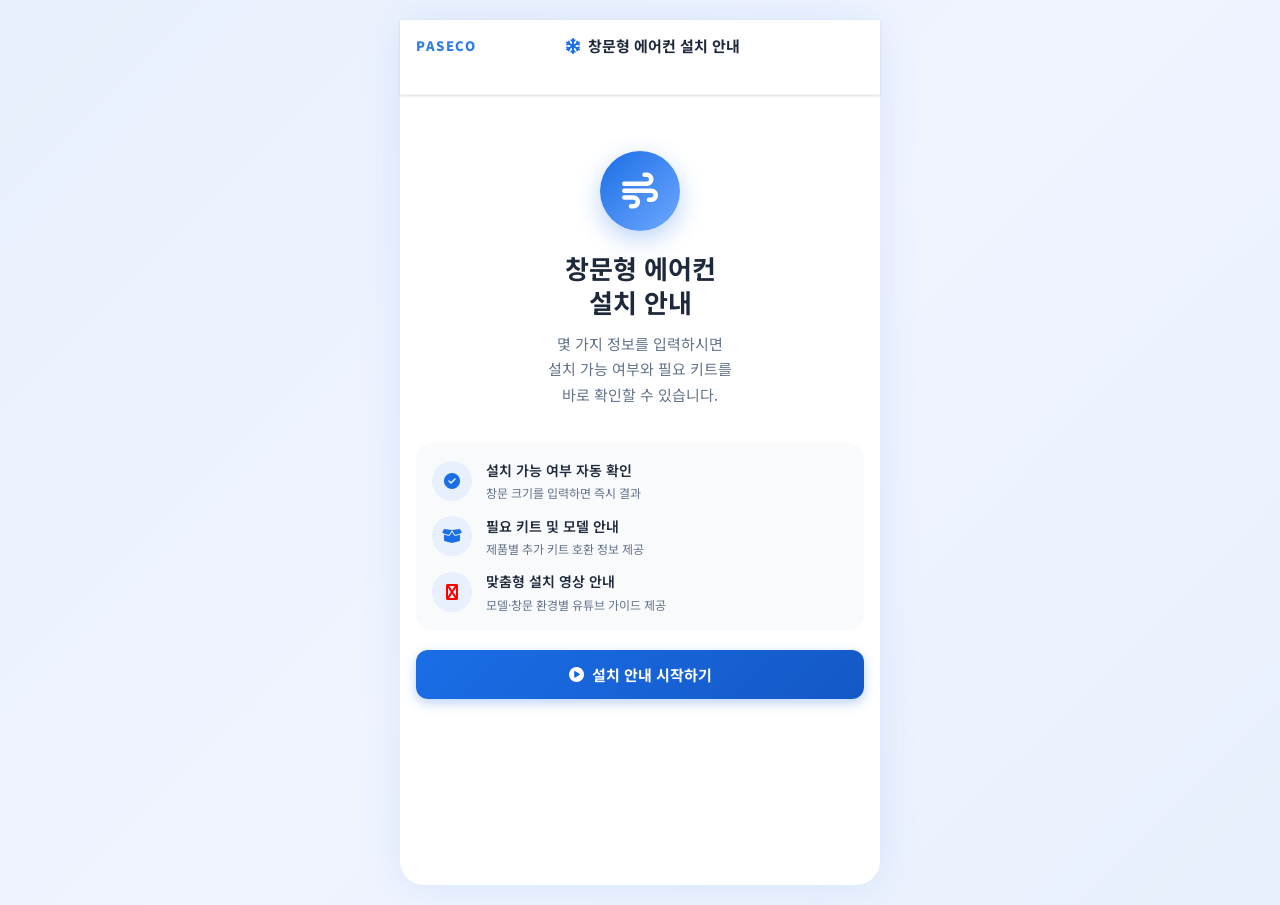
==== commit 8820ecb5: "Add files via upload" ====
--- a/index.html
+++ b/index.html
@@ -25,6 +25,8 @@
           <button class="btn-back" id="btnBack" onclick="App.prevStep()" style="display:none;">
             <i class="fas fa-chevron-left"></i>
           </button>
+          <!-- PASECO 로고 -->
+          <a href="https://paseco.co.kr" target="_blank" rel="noopener noreferrer" class="header-logo">PASECO</a>
           <div class="header-title">
             <i class="fas fa-snowflake header-icon"></i>
             <span>창문형 에어컨 설치 안내</span>
@@ -445,60 +447,72 @@
             <!-- 결과 헤더 -->
             <div class="result-header" id="resultHeader"></div>
 
-            <!-- 입력 요약 -->
+            <!-- 1. 설치 방법 안내 -->
             <div class="result-section">
-              <div class="section-title"><i class="fas fa-list-ul"></i> 입력 정보 요약</div>
+              <div class="section-title"><i class="fas fa-wrench"></i> 설치 방법 안내</div>
+              <div id="installGuide"></div>
+            </div>
+
+            <!-- 2. 필요 키트/제품 -->
+            <div class="result-section" id="kitSection">
+              <div class="section-title"><i class="fas fa-box-open"></i> 필요 제품 및 키트</div>
+              <div id="kitList"></div>
+            </div>
+
+            <!-- 3. 우리집 창문정보 (구 입력 정보 요약) -->
+            <div class="result-section">
+              <div class="section-title"><i class="fas fa-home"></i> 우리집 창문정보</div>
               <div class="summary-list" id="summaryList"></div>
             </div>
 
-            <!-- 설치 조건 체크 -->
+            <!-- 4. 설치 조건 체크 -->
             <div class="result-section">
               <div class="section-title"><i class="fas fa-tasks"></i> 설치 조건 확인</div>
               <div class="check-list" id="checkList"></div>
             </div>
 
-            <!-- 필요 키트/제품 -->
-            <div class="result-section" id="kitSection">
-              <div class="section-title"><i class="fas fa-box-open"></i> 필요 제품 및 키트</div>
-              <div id="kitList"></div>
-            </div>
-
-            <!-- 호환 모델 -->
+            <!-- 5. 호환 모델 -->
             <div class="result-section" id="modelSection">
               <div class="section-title"><i class="fas fa-th"></i> 호환 모델</div>
               <div id="modelList"></div>
             </div>
 
-            <!-- 특이사항 -->
+            <!-- 특이사항 (조건부 노출 — 위치 유지) -->
             <div class="result-section" id="specialSection" style="display:none;">
               <div class="section-title"><i class="fas fa-exclamation-triangle"></i> 특이사항</div>
               <div id="specialList"></div>
             </div>
 
-            <!-- 설치 방법 -->
-            <div class="result-section">
-              <div class="section-title"><i class="fas fa-wrench"></i> 설치 방법 안내</div>
-              <div id="installGuide"></div>
-            </div>
-
-            <!-- 버튼 -->
-            <div class="btn-nav btn-nav-result">
-              <button class="btn-secondary" onclick="App.restart()">
-                <i class="fas fa-redo"></i> 처음부터 다시
-              </button>
-              <button class="btn-primary" onclick="App.printResult()">
-                <i class="fas fa-share-alt"></i> 결과 공유
-              </button>
+            <!-- 카카오톡 상담 버튼 -->
+            <div class="kakao-consult-section">
+              <p class="kakao-consult-desc">특이한 창문이거나 설치 조건이 고민되시나요?<br>설치하실 곳의 사진을 찍어서 카카오톡으로 문의해 주세요!<br><strong>전문가가 직접 안내해 드립니다. ✨</strong></p>
+              <a href="http://pf.kakao.com/_Ixdxcxob/chat" target="_blank" rel="noopener noreferrer" class="btn-kakao">
+                <i class="fas fa-comment"></i> 💬 카카오톡 설치 상담 연결하기
+              </a>
+            </div>
+
+            <!-- 구매 버튼 -->
+            <div class="purchase-section">
+              <a href="https://paseco.co.kr/goods/goods_list.php?cateCd=012002" target="_blank" rel="noopener noreferrer" class="btn-purchase">
+                <i class="fas fa-shopping-cart"></i> 🛒 제품 및 추가거치대 구매하기
+              </a>
             </div>
 
             <!-- ★ 유튜브 설치 가이드 섹션 ★ -->
             <div class="result-section youtube-section" id="youtubeSection">
               <div class="section-title youtube-title">
-                <i class="fab fa-youtube" style="color:#ff0000;"></i>
+                <i class="fab fa-youtube" style="color:#FF0000;"></i>
                 나에게 필요한 설치 가이드 영상
               </div>
               <p class="youtube-desc">선택하신 모델과 창문 환경에 맞는 영상을 확인해 보세요.</p>
               <div class="youtube-btn-list" id="youtubeBtnList"></div>
+            </div>
+
+            <!-- 처음부터 다시 + 고객센터 -->
+            <div class="result-bottom-bar">
+              <button class="btn-restart-full" onclick="App.restart()">
+                <i class="fas fa-redo"></i> 처음부터 다시
+              </button>
             </div>
 
             <!-- 고객센터 -->
--- a/css/style.css
+++ b/css/style.css
@@ -136,6 +136,23 @@
   background: var(--gray-200);
 }
 
+/* PASECO 로고 */
+.header-logo {
+  font-size: 13px;
+  font-weight: 900;
+  letter-spacing: 1.5px;
+  color: var(--primary);
+  text-decoration: none;
+  flex-shrink: 0;
+  margin-right: 2px;
+  opacity: 0.9;
+  transition: opacity var(--transition);
+}
+
+.header-logo:active {
+  opacity: 0.65;
+}
+
 .header-title {
   flex: 1;
   display: flex;
@@ -1815,60 +1832,161 @@
   gap: 10px;
 }
 
+/* ── 유튜브 버튼 (기본부터 레드 배경) ── */
 .youtube-btn {
   display: flex;
   align-items: center;
   gap: 12px;
-  padding: 13px 16px;
-  background: #1a1a1a;
-  border: 1px solid #333;
+  padding: 14px 16px;
+  background: #FF0000;
+  border: none;
   border-radius: var(--radius);
-  color: var(--white);
+  color: #fff;
   font-size: 14px;
-  font-weight: 600;
+  font-weight: 700;
   text-decoration: none;
   transition: all var(--transition);
   cursor: pointer;
+  box-shadow: 0 3px 10px rgba(255,0,0,0.25);
 }
 
 .youtube-btn:hover,
 .youtube-btn:active {
-  background: #ff0000;
-  border-color: #ff0000;
+  background: #cc0000;
   transform: translateY(-1px);
-  box-shadow: 0 4px 12px rgba(255,0,0,0.3);
+  box-shadow: 0 5px 16px rgba(255,0,0,0.4);
 }
 
 .youtube-btn-icon {
   width: 36px;
   height: 36px;
-  background: #ff0000;
+  background: rgba(255,255,255,0.2);
   border-radius: 8px;
   display: flex;
   align-items: center;
   justify-content: center;
-  font-size: 16px;
+  font-size: 17px;
   flex-shrink: 0;
-  transition: background var(--transition);
-}
-
-.youtube-btn:hover .youtube-btn-icon,
-.youtube-btn:active .youtube-btn-icon {
-  background: rgba(255,255,255,0.2);
 }
 
 .youtube-btn-text {
   flex: 1;
   text-align: left;
+  letter-spacing: -0.2px;
 }
 
 .youtube-btn-arrow {
   font-size: 12px;
-  color: #666;
-  transition: color var(--transition);
-}
-
-.youtube-btn:hover .youtube-btn-arrow {
-  color: white;
-}
-
+  color: rgba(255,255,255,0.75);
+}
+
+/* 통합 가이드 버튼 — 진한 레드 강조 */
+.youtube-btn.youtube-btn-all {
+  background: #990000;
+  box-shadow: 0 3px 10px rgba(153,0,0,0.3);
+}
+
+.youtube-btn.youtube-btn-all:hover,
+.youtube-btn.youtube-btn-all:active {
+  background: #770000;
+  box-shadow: 0 5px 16px rgba(153,0,0,0.45);
+}
+
+/* ── 카카오톡 상담 섹션 ── */
+.kakao-consult-section {
+  margin: 0 0 14px 0;
+  padding: 18px 16px;
+  background: #FEF01B;
+  border-radius: var(--radius);
+  text-align: center;
+}
+
+.kakao-consult-desc {
+  font-size: 13.5px;
+  color: #1a1a1a;
+  line-height: 1.6;
+  margin: 0 0 14px 0;
+}
+
+.btn-kakao {
+  display: flex;
+  align-items: center;
+  justify-content: center;
+  gap: 8px;
+  width: 100%;
+  padding: 14px 16px;
+  background: #3A1D1D;
+  color: #FEF01B;
+  font-size: 15px;
+  font-weight: 800;
+  text-decoration: none;
+  border-radius: calc(var(--radius) - 2px);
+  letter-spacing: -0.3px;
+  transition: all var(--transition);
+}
+
+.btn-kakao:hover,
+.btn-kakao:active {
+  background: #1a0d0d;
+  transform: translateY(-1px);
+  box-shadow: 0 4px 12px rgba(0,0,0,0.25);
+}
+
+/* ── 구매 버튼 섹션 ── */
+.purchase-section {
+  margin: 0 0 14px 0;
+}
+
+.btn-purchase {
+  display: flex;
+  align-items: center;
+  justify-content: center;
+  gap: 8px;
+  width: 100%;
+  padding: 15px 16px;
+  background: linear-gradient(135deg, #1565C0, #1E88E5);
+  color: #fff;
+  font-size: 15px;
+  font-weight: 800;
+  text-decoration: none;
+  border-radius: var(--radius);
+  letter-spacing: -0.3px;
+  transition: all var(--transition);
+  box-shadow: 0 3px 12px rgba(21,101,192,0.35);
+}
+
+.btn-purchase:hover,
+.btn-purchase:active {
+  background: linear-gradient(135deg, #0D47A1, #1565C0);
+  transform: translateY(-1px);
+  box-shadow: 0 5px 18px rgba(21,101,192,0.45);
+}
+
+/* ── 처음부터 버튼 (하단 단독) ── */
+.result-bottom-bar {
+  margin: 0 0 14px 0;
+}
+
+.btn-restart-full {
+  display: flex;
+  align-items: center;
+  justify-content: center;
+  gap: 8px;
+  width: 100%;
+  padding: 13px 16px;
+  background: var(--gray-100);
+  color: var(--gray-600);
+  font-size: 14px;
+  font-weight: 600;
+  border: 1.5px solid var(--gray-200);
+  border-radius: var(--radius);
+  cursor: pointer;
+  transition: all var(--transition);
+}
+
+.btn-restart-full:hover,
+.btn-restart-full:active {
+  background: var(--gray-200);
+  color: var(--gray-700);
+}
+
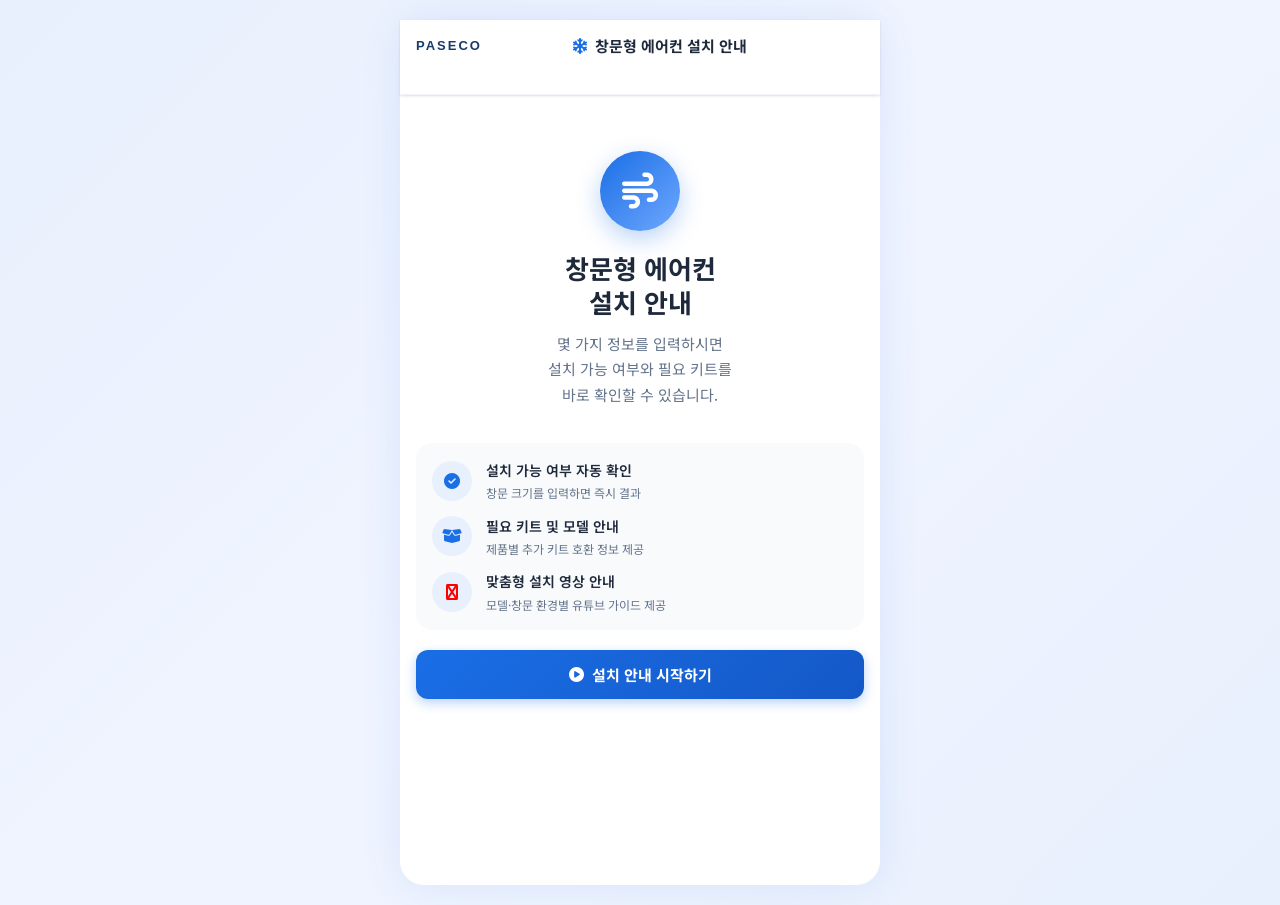
==== commit a2d0b6fe: "Add files via upload" ====
--- a/index.html
+++ b/index.html
@@ -25,8 +25,8 @@
           <button class="btn-back" id="btnBack" onclick="App.prevStep()" style="display:none;">
             <i class="fas fa-chevron-left"></i>
           </button>
-          <!-- PASECO 로고 -->
-          <a href="https://paseco.co.kr" target="_blank" rel="noopener noreferrer" class="header-logo">PASECO</a>
+          <!-- PASECO 텍스트 브랜딩 -->
+          <span class="header-logo">PASECO</span>
           <div class="header-title">
             <i class="fas fa-snowflake header-icon"></i>
             <span>창문형 에어컨 설치 안내</span>
--- a/css/style.css
+++ b/css/style.css
@@ -136,21 +136,17 @@
   background: var(--gray-200);
 }
 
-/* PASECO 로고 */
+/* PASECO 텍스트 브랜딩 */
 .header-logo {
+  font-family: sans-serif;
   font-size: 13px;
-  font-weight: 900;
-  letter-spacing: 1.5px;
-  color: var(--primary);
-  text-decoration: none;
+  font-weight: 600;
+  letter-spacing: 2px;
+  color: #1a3a6b;
   flex-shrink: 0;
-  margin-right: 2px;
-  opacity: 0.9;
-  transition: opacity var(--transition);
-}
-
-.header-logo:active {
-  opacity: 0.65;
+  margin-right: 10px;
+  user-select: none;
+  white-space: nowrap;
 }
 
 .header-title {
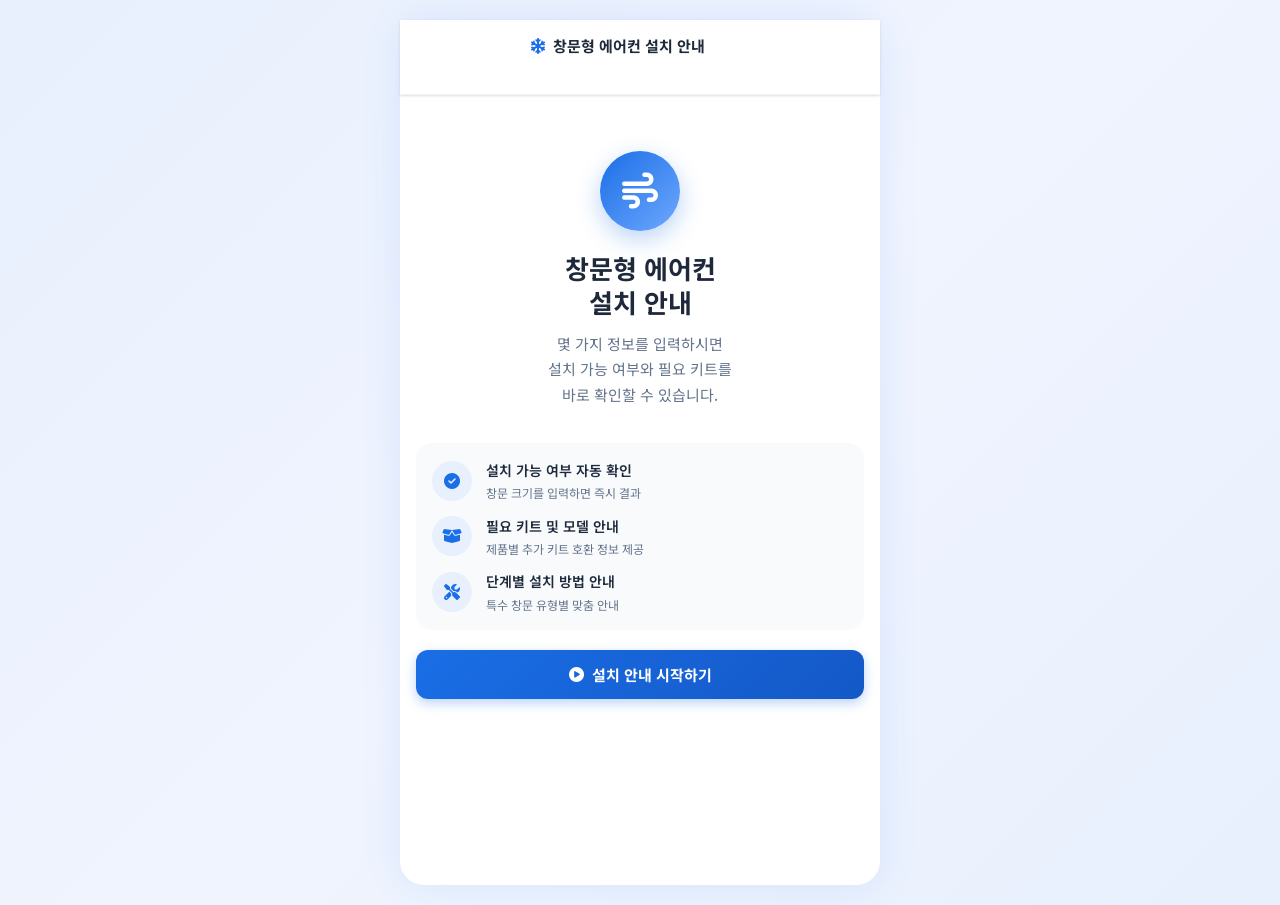
==== commit 0ea77e9b: "Add files via upload" ====
--- a/index.html
+++ b/index.html
@@ -17,6 +17,7 @@
 </head>
 <body>
   <div id="app">
+    <!-- 앱 전체 컨테이너 -->
     <div class="app-container">
 
       <!-- 헤더 -->
@@ -25,28 +26,30 @@
           <button class="btn-back" id="btnBack" onclick="App.prevStep()" style="display:none;">
             <i class="fas fa-chevron-left"></i>
           </button>
-          <!-- PASECO 텍스트 브랜딩 -->
-          <span class="header-logo">PASECO</span>
           <div class="header-title">
             <i class="fas fa-snowflake header-icon"></i>
             <span>창문형 에어컨 설치 안내</span>
           </div>
           <div class="header-spacer"></div>
         </div>
-        <div class="progress-bar-wrap" id="progressBarWrap" style="display:none;">
+        <!-- 진행 바 -->
+        <div class="progress-bar-wrap" id="progressBarWrap">
           <div class="progress-bar" id="progressBar"></div>
         </div>
         <div class="step-indicator" id="stepIndicator"></div>
       </header>
 
+      <!-- 메인 컨텐츠 -->
       <main class="app-main" id="appMain">
 
         <!-- ==================== STEP 0: 시작 화면 ==================== -->
-        <div class="screen" id="screen-0">
+        <div class="screen" id="screen-0" data-step="0">
           <div class="screen-inner">
             <div class="welcome-hero">
               <div class="hero-icon-wrap">
-                <div class="hero-icon"><i class="fas fa-wind"></i></div>
+                <div class="hero-icon">
+                  <i class="fas fa-wind"></i>
+                </div>
               </div>
               <h1 class="welcome-title">창문형 에어컨<br>설치 안내</h1>
               <p class="welcome-subtitle">몇 가지 정보를 입력하시면<br>설치 가능 여부와 필요 키트를<br>바로 확인할 수 있습니다.</p>
@@ -54,15 +57,24 @@
             <div class="welcome-features">
               <div class="feature-item">
                 <div class="feature-icon"><i class="fas fa-check-circle"></i></div>
-                <div class="feature-text"><strong>설치 가능 여부 자동 확인</strong><span>창문 크기를 입력하면 즉시 결과</span></div>
+                <div class="feature-text">
+                  <strong>설치 가능 여부 자동 확인</strong>
+                  <span>창문 크기를 입력하면 즉시 결과</span>
+                </div>
               </div>
               <div class="feature-item">
                 <div class="feature-icon"><i class="fas fa-box-open"></i></div>
-                <div class="feature-text"><strong>필요 키트 및 모델 안내</strong><span>제품별 추가 키트 호환 정보 제공</span></div>
+                <div class="feature-text">
+                  <strong>필요 키트 및 모델 안내</strong>
+                  <span>제품별 추가 키트 호환 정보 제공</span>
+                </div>
               </div>
               <div class="feature-item">
-                <div class="feature-icon"><i class="fas fa-youtube" style="color:#ff0000;"></i></div>
-                <div class="feature-text"><strong>맞춤형 설치 영상 안내</strong><span>모델·창문 환경별 유튜브 가이드 제공</span></div>
+                <div class="feature-icon"><i class="fas fa-tools"></i></div>
+                <div class="feature-text">
+                  <strong>단계별 설치 방법 안내</strong>
+                  <span>특수 창문 유형별 맞춤 안내</span>
+                </div>
               </div>
             </div>
             <div class="btn-wrap">
@@ -73,98 +85,8 @@
           </div>
         </div>
 
-        <!-- ==================== STEP 0.5: 모델 선택 ==================== -->
-        <div class="screen hidden" id="screen-model">
-          <div class="screen-inner">
-            <div class="step-header">
-              <div class="step-badge">모델 선택</div>
-              <h2 class="step-title">보유하신 에어컨 모델을 선택해 주세요.</h2>
-              <p class="step-desc">해당하는 제품군을 선택하시면 맞춤 안내를 제공합니다.</p>
-            </div>
-            <div class="model-choice-list">
-
-              <button class="model-card" id="model-card-A" onclick="App.selectModel('A')">
-                <div class="model-card-left">
-                  <div class="model-card-icon" style="background:#e8f0fd;color:#1a6ee6;">
-                    <i class="fas fa-wind"></i>
-                  </div>
-                  <div class="model-card-info">
-                    <div class="model-card-label">정속형 / 인버터</div>
-                    <div class="model-card-models">PWA-2100 · PWA-2200 · PWA-2250 · PWA-3200 · PWA-3250</div>
-                  </div>
-                </div>
-                <div class="model-card-check"><i class="fas fa-check"></i></div>
-              </button>
-
-              <button class="model-card" id="model-card-B" onclick="App.selectModel('B')">
-                <div class="model-card-left">
-                  <div class="model-card-icon" style="background:#fef3c7;color:#d97706;">
-                    <i class="fas fa-star"></i>
-                  </div>
-                  <div class="model-card-info">
-                    <div class="model-card-label">프리미엄</div>
-                    <div class="model-card-models">PWA-3400 · PWA-3500 · PWA-3600 · PWA-M3500 · PWA-3301BE2</div>
-                  </div>
-                </div>
-                <div class="model-card-check"><i class="fas fa-check"></i></div>
-              </button>
-
-              <button class="model-card" id="model-card-C" onclick="App.selectModel('C')">
-                <div class="model-card-left">
-                  <div class="model-card-icon" style="background:#dcfce7;color:#16a34a;">
-                    <i class="fas fa-bolt"></i>
-                  </div>
-                  <div class="model-card-info">
-                    <div class="model-card-label">듀얼인버터</div>
-                    <div class="model-card-models">PWA-3100 · PWA-3300 · PWA-3300BE</div>
-                  </div>
-                </div>
-                <div class="model-card-check"><i class="fas fa-check"></i></div>
-              </button>
-
-              <button class="model-card" id="model-card-D" onclick="App.selectModel('D')">
-                <div class="model-card-left">
-                  <div class="model-card-icon" style="background:#f3e8ff;color:#9333ea;">
-                    <i class="fas fa-layer-group"></i>
-                  </div>
-                  <div class="model-card-info">
-                    <div class="model-card-label">하이브리드</div>
-                    <div class="model-card-models">PHA-M3240BE · PHA-M3600BE2</div>
-                  </div>
-                </div>
-                <div class="model-card-check"><i class="fas fa-check"></i></div>
-              </button>
-
-            </div>
-            <div class="btn-nav">
-              <button class="btn-secondary" onclick="App.prevStep()"><i class="fas fa-chevron-left"></i> 이전</button>
-              <button class="btn-primary" id="btn-model-next" onclick="App.nextStep()" disabled>다음 <i class="fas fa-chevron-right"></i></button>
-            </div>
-          </div>
-        </div>
-
-        <!-- ==================== 여닫이 설치 불가 화면 ==================== -->
-        <div class="screen hidden" id="screen-casement-block">
-          <div class="screen-inner casement-block-inner">
-            <div class="casement-emoji">😭</div>
-            <h2 class="casement-title">앗! 정말 아쉬워요...</h2>
-            <div class="casement-msg">
-              <p>고객님의 창문은 <strong>'여닫이'</strong> 형태군요!</p>
-              <p>현재 모델들은 <strong>미닫이 창문에만</strong> 안전하게<br>설치가 가능하답니다. 🏠💔</p>
-              <p style="margin-top:12px;">혹시 다른 방에 있는 <strong>'미닫이 창문'</strong>은<br>어떠신가요?<br>다시 한번 확인해 주시면 감사하겠습니다! 🙏✨</p>
-            </div>
-            <div class="casement-illustration">
-              <i class="fas fa-door-open"></i>
-              <span>여닫이 창문</span>
-            </div>
-            <button class="btn-primary btn-full" onclick="App.restart()" style="margin-top:8px;">
-              <i class="fas fa-home"></i> 처음으로 돌아가기
-            </button>
-          </div>
-        </div>
-
         <!-- ==================== STEP 1: 창문 유형 ==================== -->
-        <div class="screen hidden" id="screen-1">
+        <div class="screen hidden" id="screen-1" data-step="1">
           <div class="screen-inner">
             <div class="step-header">
               <div class="step-badge">1단계</div>
@@ -174,7 +96,9 @@
             <div class="choice-grid">
               <button class="choice-card" id="choice-window-sliding" onclick="App.selectWindowType('sliding')">
                 <div class="choice-card-inner">
-                  <div class="choice-icon"><i class="fas fa-arrows-alt-h"></i></div>
+                  <div class="choice-icon">
+                    <i class="fas fa-arrows-alt-h"></i>
+                  </div>
                   <div class="choice-label">미닫이 창문</div>
                   <div class="choice-desc">좌우로 밀어서 여는 창문</div>
                 </div>
@@ -182,12 +106,21 @@
               </button>
               <button class="choice-card" id="choice-window-casement" onclick="App.selectWindowType('casement')">
                 <div class="choice-card-inner">
-                  <div class="choice-icon"><i class="fas fa-door-open"></i></div>
+                  <div class="choice-icon">
+                    <i class="fas fa-door-open"></i>
+                  </div>
                   <div class="choice-label">여닫이 창문</div>
                   <div class="choice-desc">앞뒤로 열리는 창문</div>
                 </div>
                 <div class="choice-check"><i class="fas fa-check"></i></div>
               </button>
+            </div>
+            <div class="info-box warning-box" id="casementWarning" style="display:none;">
+              <i class="fas fa-exclamation-triangle"></i>
+              <div>
+                <strong>여닫이 창문 안내</strong>
+                <p>여닫이 창문의 경우 설치 방법이 다를 수 있으니, 제조사 고객센터에 문의하시기를 권장합니다.</p>
+              </div>
             </div>
             <div class="btn-nav">
               <button class="btn-secondary" onclick="App.prevStep()"><i class="fas fa-chevron-left"></i> 이전</button>
@@ -197,7 +130,7 @@
         </div>
 
         <!-- ==================== STEP 2: 창문 가로/세로 ==================== -->
-        <div class="screen hidden" id="screen-2">
+        <div class="screen hidden" id="screen-2" data-step="2">
           <div class="screen-inner">
             <div class="step-header">
               <div class="step-badge">2단계</div>
@@ -205,8 +138,13 @@
               <p class="step-desc">창문이 열렸을 때의 실제 크기를 측정해 입력해 주세요.</p>
             </div>
             <div class="measure-diagram">
+              <!-- 창문 측정 다이어그램 -->
               <div class="diagram-box diagram-box-img">
-                <img src="images/window-measure.png" alt="창문 측정 방법 - 38cm 이상 전 모델 공통" class="diagram-img" />
+                <img
+                  src="images/window-measure.png"
+                  alt="창문 측정 방법 - 열리는 창문의 가로 38cm 이상 (전 모델 공통)"
+                  class="diagram-img"
+                />
                 <p class="diagram-caption">
                   <i class="fas fa-info-circle"></i>
                   열리는 창문의 가로가 <strong>38cm 이상</strong>이어야 설치 가능합니다. (전 모델 공통)
@@ -215,17 +153,25 @@
             </div>
             <div class="input-group-list">
               <div class="input-group">
-                <label class="input-label"><i class="fas fa-arrows-alt-h label-icon"></i> 가로 <span class="unit-text">(cm)</span></label>
+                <label class="input-label">
+                  <i class="fas fa-arrows-alt-h label-icon"></i>
+                  가로 <span class="unit-text">(cm)</span>
+                </label>
                 <div class="input-wrap">
-                  <input type="number" id="windowWidth" class="text-input" placeholder="예: 55" min="0" step="0.1" oninput="App.validateStep2()" inputmode="decimal" />
+                  <input type="number" id="windowWidth" class="text-input" placeholder="예: 55" min="0" step="0.1"
+                    oninput="App.validateStep2()" inputmode="decimal" />
                   <span class="input-unit">cm</span>
                 </div>
                 <div class="input-hint" id="widthHint">최소 38cm 이상이어야 설치 가능합니다.</div>
               </div>
               <div class="input-group">
-                <label class="input-label"><i class="fas fa-arrows-alt-v label-icon"></i> 세로 <span class="unit-text">(cm)</span></label>
+                <label class="input-label">
+                  <i class="fas fa-arrows-alt-v label-icon"></i>
+                  세로 <span class="unit-text">(cm)</span>
+                </label>
                 <div class="input-wrap">
-                  <input type="number" id="windowHeight" class="text-input" placeholder="예: 100" min="0" step="0.1" oninput="App.validateStep2()" inputmode="decimal" />
+                  <input type="number" id="windowHeight" class="text-input" placeholder="예: 100" min="0" step="0.1"
+                    oninput="App.validateStep2()" inputmode="decimal" />
                   <span class="input-unit">cm</span>
                 </div>
                 <div class="input-hint" id="heightHint">일반 제품: 92cm 이상 / 미니 제품: 77cm 이상</div>
@@ -238,8 +184,8 @@
           </div>
         </div>
 
-        <!-- ==================== STEP 3: 제품 유형(일반/미니) ==================== -->
-        <div class="screen hidden" id="screen-3">
+        <!-- ==================== STEP 3: 창문 높이 및 제품 선택 ==================== -->
+        <div class="screen hidden" id="screen-3" data-step="3">
           <div class="screen-inner">
             <div class="step-header">
               <div class="step-badge">3단계</div>
@@ -249,7 +195,9 @@
             <div class="choice-grid">
               <button class="choice-card" id="choice-product-standard" onclick="App.selectProductType('standard')">
                 <div class="choice-card-inner">
-                  <div class="choice-icon"><i class="fas fa-box"></i></div>
+                  <div class="choice-icon">
+                    <i class="fas fa-box"></i>
+                  </div>
                   <div class="choice-label">일반 제품</div>
                   <div class="choice-desc">창문 높이 92cm 이상</div>
                 </div>
@@ -257,21 +205,30 @@
               </button>
               <button class="choice-card" id="choice-product-mini" onclick="App.selectProductType('mini')">
                 <div class="choice-card-inner">
-                  <div class="choice-icon"><i class="fas fa-compress-alt"></i></div>
+                  <div class="choice-icon">
+                    <i class="fas fa-compress-alt"></i>
+                  </div>
                   <div class="choice-label">미니 제품</div>
                   <div class="choice-desc">창문 높이 77cm 이상</div>
                 </div>
                 <div class="choice-check"><i class="fas fa-check"></i></div>
               </button>
             </div>
+
+            <!-- 높이 범위 선택 -->
             <div class="sub-section" id="heightRangeSection" style="display:none;">
               <div class="sub-section-title">창문 높이 범위를 선택해 주세요.</div>
-              <div class="range-cards" id="heightRangeCards"></div>
-            </div>
+              <div class="range-cards" id="heightRangeCards">
+                <!-- JS로 동적 생성 -->
+              </div>
+            </div>
+
+            <!-- 추가 키트 안내 -->
             <div class="info-box kit-box" id="kitInfoBox" style="display:none;">
               <i class="fas fa-info-circle"></i>
               <div id="kitInfoText"></div>
             </div>
+
             <div class="btn-nav">
               <button class="btn-secondary" onclick="App.prevStep()"><i class="fas fa-chevron-left"></i> 이전</button>
               <button class="btn-primary" id="btn-step3-next" onclick="App.nextStep()" disabled>다음 <i class="fas fa-chevron-right"></i></button>
@@ -280,26 +237,34 @@
         </div>
 
         <!-- ==================== STEP 4: 창틀 깊이 ==================== -->
-        <div class="screen hidden" id="screen-4">
+        <div class="screen hidden" id="screen-4" data-step="4">
           <div class="screen-inner">
             <div class="step-header">
               <div class="step-badge">4단계</div>
               <h2 class="step-title">창틀 깊이가 2cm 미만인가요?</h2>
               <p class="step-desc">창틀 깊이(b)를 측정하여 선택해 주세요.</p>
             </div>
+
             <div class="measure-diagram">
               <div class="diagram-box diagram-box-img">
-                <img src="images/sill-depth.png" alt="창틀 단면 도면 - a(창틀 너비), b(창틀 깊이), c(창틀 홈 너비)" class="diagram-img" />
+                <img
+                  src="images/sill-depth.png"
+                  alt="창틀 단면 도면 - 설치기준 a(창틀 너비), b(창틀 깊이), c(창틀 홈 너비)"
+                  class="diagram-img"
+                />
                 <p class="diagram-caption">
                   <i class="fas fa-info-circle"></i>
                   창틀 깊이(b)가 <strong>2cm 이상</strong>인지 확인해 주세요.
                 </p>
               </div>
             </div>
+
             <div class="choice-grid">
               <button class="choice-card" id="choice-sill-shallow" onclick="App.selectSillDepth('shallow')">
                 <div class="choice-card-inner">
-                  <div class="choice-icon choice-icon-warn"><i class="fas fa-exclamation"></i></div>
+                  <div class="choice-icon choice-icon-warn">
+                    <i class="fas fa-exclamation"></i>
+                  </div>
                   <div class="choice-label">네, 2cm 미만</div>
                   <div class="choice-desc">창틀 깊이가 2cm보다 얕음</div>
                 </div>
@@ -307,28 +272,43 @@
               </button>
               <button class="choice-card" id="choice-sill-deep" onclick="App.selectSillDepth('deep')">
                 <div class="choice-card-inner">
-                  <div class="choice-icon choice-icon-ok"><i class="fas fa-check-double"></i></div>
+                  <div class="choice-icon choice-icon-ok">
+                    <i class="fas fa-check-double"></i>
+                  </div>
                   <div class="choice-label">아니요, 2cm 이상</div>
                   <div class="choice-desc">창틀 깊이가 충분함</div>
                 </div>
                 <div class="choice-check"><i class="fas fa-check"></i></div>
               </button>
             </div>
+
+            <!-- 2cm 미만인 경우 추가 입력 -->
             <div class="sub-section" id="shallowSillSection" style="display:none;">
-              <div class="sub-section-title"><i class="fas fa-ruler-combined"></i> (b)+(c) 사이즈를 입력해 주세요.</div>
+              <div class="sub-section-title">
+                <i class="fas fa-ruler-combined"></i>
+                (b)+(c) 사이즈를 입력해 주세요.
+              </div>
               <div class="input-group-list">
                 <div class="input-group">
-                  <label class="input-label"><span class="label-badge">b</span> 창틀 높이 (cm)</label>
+                  <label class="input-label">
+                    <span class="label-badge">b</span>
+                    창틀 높이 (cm)
+                  </label>
                   <div class="input-wrap">
-                    <input type="number" id="sillB" class="text-input" placeholder="예: 1.5" min="0" step="0.1" oninput="App.validateSillBC()" inputmode="decimal" />
+                    <input type="number" id="sillB" class="text-input" placeholder="예: 1.5" min="0" step="0.1"
+                      oninput="App.validateSillBC()" inputmode="decimal" />
                     <span class="input-unit">cm</span>
                   </div>
                   <div class="input-hint">1cm 이상 2cm 미만이어야 합니다.</div>
                 </div>
                 <div class="input-group">
-                  <label class="input-label"><span class="label-badge">c</span> 창틀 홈 너비 (cm)</label>
+                  <label class="input-label">
+                    <span class="label-badge">c</span>
+                    창틀 홈 너비 (cm)
+                  </label>
                   <div class="input-wrap">
-                    <input type="number" id="sillC" class="text-input" placeholder="예: 1.5" min="0" step="0.1" oninput="App.validateSillBC()" inputmode="decimal" />
+                    <input type="number" id="sillC" class="text-input" placeholder="예: 1.5" min="0" step="0.1"
+                      oninput="App.validateSillBC()" inputmode="decimal" />
                     <span class="input-unit">cm</span>
                   </div>
                   <div class="input-hint">1.2cm 이상이어야 합니다.</div>
@@ -336,6 +316,7 @@
               </div>
               <div class="info-box" id="sillBCResult" style="display:none;"></div>
             </div>
+
             <div class="btn-nav">
               <button class="btn-secondary" onclick="App.prevStep()"><i class="fas fa-chevron-left"></i> 이전</button>
               <button class="btn-primary" id="btn-step4-next" onclick="App.nextStep()" disabled>다음 <i class="fas fa-chevron-right"></i></button>
@@ -343,60 +324,81 @@
           </div>
         </div>
 
-        <!-- ==================== STEP 5: 창문 환경 선택 (4가지 카드) ==================== -->
-        <div class="screen hidden" id="screen-5">
+        <!-- ==================== STEP 5: 특수 창문 유형 ==================== -->
+        <div class="screen hidden" id="screen-5" data-step="5">
           <div class="screen-inner">
             <div class="step-header">
               <div class="step-badge">5단계</div>
-              <h2 class="step-title">창문 환경을 선택해 주세요.</h2>
-              <p class="step-desc">고객님의 창틀 유형을 선택하시면 맞춤 설치법을 안내해 드립니다.</p>
-            </div>
-
-            <div class="env-grid">
-              <!-- 옵션 1: 플라스틱 샷시 -->
-              <button class="env-card" id="env-card-plastic" onclick="App.selectEnv('plastic')">
-                <div class="env-card-icon" style="background:#e8f0fd;color:#1a6ee6;">
-                  <i class="fas fa-border-style"></i>
-                </div>
-                <div class="env-card-label">플라스틱 샷시</div>
-                <div class="env-card-desc">PVC 재질의 일반 샷시<br>가장 일반적인 형태의 창틀</div>
-                <div class="env-card-check"><i class="fas fa-check"></i></div>
-              </button>
-
-              <!-- 옵션 2: 두꺼운 창틀 -->
-              <button class="env-card" id="env-card-thick" onclick="App.selectEnv('thick')">
-                <div class="env-card-icon" style="background:#fef3c7;color:#d97706;">
+              <h2 class="step-title">해당 창문에 해당하는 경우를 선택해 주세요.</h2>
+              <p class="step-desc">해당하는 항목을 모두 선택해 주세요. (중복 선택 가능)</p>
+            </div>
+
+            <div class="multi-choice-list">
+              <button class="multi-choice-card" id="choice-special-wood" onclick="App.toggleSpecial('wood')">
+                <div class="multi-choice-icon">
+                  <i class="fas fa-tree"></i>
+                </div>
+                <div class="multi-choice-content">
+                  <div class="multi-choice-label">나무 창틀</div>
+                  <div class="multi-choice-desc">목재 소재의 창틀</div>
+                </div>
+                <div class="multi-choice-check"><i class="fas fa-check"></i></div>
+              </button>
+
+              <button class="multi-choice-card" id="choice-special-split" onclick="App.toggleSpecial('split')">
+                <div class="multi-choice-icon">
+                  <i class="fas fa-columns"></i>
+                </div>
+                <div class="multi-choice-content">
+                  <div class="multi-choice-label">분할 창문</div>
+                  <div class="multi-choice-desc">중간에 프레임이 있는 분할된 창문</div>
+                </div>
+                <div class="multi-choice-check"><i class="fas fa-check"></i></div>
+              </button>
+
+              <button class="multi-choice-card" id="choice-special-thick" onclick="App.toggleSpecial('thick')">
+                <div class="multi-choice-icon">
                   <i class="fas fa-expand-alt"></i>
                 </div>
-                <div class="env-card-label">두꺼운 창틀</div>
-                <div class="env-card-desc">창틀의 두께가<br>넓은 경우</div>
-                <div class="env-card-check"><i class="fas fa-check"></i></div>
-              </button>
-
-              <!-- 옵션 3: 나무 창틀 -->
-              <button class="env-card" id="env-card-wood" onclick="App.selectEnv('wood')">
-                <div class="env-card-icon" style="background:#fef9c3;color:#a16207;">
-                  <i class="fas fa-tree"></i>
-                </div>
-                <div class="env-card-label">나무 창틀</div>
-                <div class="env-card-desc">옛날 주택 등<br>나무 소재 창틀</div>
-                <div class="env-card-check"><i class="fas fa-check"></i></div>
-              </button>
-
-              <!-- 옵션 4: 분할 창문 -->
-              <button class="env-card" id="env-card-split" onclick="App.selectEnv('split')">
-                <div class="env-card-icon" style="background:#f0fdf4;color:#16a34a;">
-                  <i class="fas fa-columns"></i>
-                </div>
-                <div class="env-card-label">분할 창문</div>
-                <div class="env-card-desc">추가 키트 필요<br>창문이 높아 연장 키트 필요</div>
-                <div class="env-card-check"><i class="fas fa-check"></i></div>
-              </button>
-            </div>
-
-            <!-- 두꺼운 창틀 안내 (env=thick) -->
+                <div class="multi-choice-content">
+                  <div class="multi-choice-label">두꺼운 창틀</div>
+                  <div class="multi-choice-desc">창틀 너비(a)가 두꺼운 경우</div>
+                </div>
+                <div class="multi-choice-check"><i class="fas fa-check"></i></div>
+              </button>
+            </div>
+
+            <!-- 분할 창문 안내 -->
+            <div class="special-guide" id="splitGuide" style="display:none;">
+              <div class="special-guide-header">
+                <i class="fas fa-columns"></i>
+                <strong>분할 창문 안내</strong>
+              </div>
+              <div class="special-guide-content">
+                <div class="split-img-wrap">
+                  <img
+                    src="images/split-window-kit.png"
+                    alt="분할 창문 설치 방법 - X(잘못된 설치)와 O(올바른 설치) 비교"
+                    class="diagram-img"
+                  />
+                  <div class="split-img-labels">
+                    <span class="split-label split-label-x"><i class="fas fa-times"></i> 잘못된 설치</span>
+                    <span class="split-label split-label-o"><i class="fas fa-check"></i> 올바른 설치</span>
+                  </div>
+                </div>
+                <div class="info-box info-box-blue">
+                  <i class="fas fa-info-circle"></i>
+                  <div>이미지처럼 연장 키트를 연결하여 앞쪽 창틀에 설치해야 안전합니다.</div>
+                </div>
+              </div>
+            </div>
+
+            <!-- 두꺼운 창틀 안내 -->
             <div class="special-guide" id="thickGuide" style="display:none;">
-              <div class="special-guide-header"><i class="fas fa-expand-alt"></i><strong>두꺼운 창틀 안내</strong></div>
+              <div class="special-guide-header">
+                <i class="fas fa-expand-alt"></i>
+                <strong>두꺼운 창틀 안내</strong>
+              </div>
               <div class="special-guide-content">
                 <div class="info-box info-box-blue">
                   <i class="fas fa-info-circle"></i>
@@ -406,9 +408,13 @@
                   </div>
                 </div>
                 <div class="input-group" style="margin-top:12px;">
-                  <label class="input-label"><span class="label-badge">a</span> 창틀 너비 (cm)</label>
+                  <label class="input-label">
+                    <span class="label-badge">a</span>
+                    창틀 너비 (cm)
+                  </label>
                   <div class="input-wrap">
-                    <input type="number" id="frameA" class="text-input" placeholder="예: 1.5" min="0" step="0.1" oninput="App.validateFrameA()" inputmode="decimal" />
+                    <input type="number" id="frameA" class="text-input" placeholder="예: 1.5" min="0" step="0.1"
+                      oninput="App.validateFrameA()" inputmode="decimal" />
                     <span class="input-unit">cm</span>
                   </div>
                   <div class="input-hint" id="frameAHint">두꺼운 창틀 방법 적용 여부를 확인합니다.</div>
@@ -416,22 +422,9 @@
               </div>
             </div>
 
-            <!-- 분할 창문 안내 (env=split) -->
-            <div class="special-guide" id="splitGuide" style="display:none;">
-              <div class="special-guide-header"><i class="fas fa-columns"></i><strong>분할 창문 안내</strong></div>
-              <div class="special-guide-content">
-                <div class="split-img-wrap">
-                  <img src="images/split-window-kit.png" alt="분할 창문 설치 방법 - X(잘못된 설치)와 O(올바른 설치) 비교" class="diagram-img" />
-                  <div class="split-img-labels">
-                    <span class="split-label split-label-x"><i class="fas fa-times"></i> 잘못된 설치</span>
-                    <span class="split-label split-label-o"><i class="fas fa-check"></i> 올바른 설치</span>
-                  </div>
-                </div>
-                <div class="info-box info-box-blue">
-                  <i class="fas fa-info-circle"></i>
-                  <div>이미지처럼 연장 키트를 연결하여 앞쪽 창틀에 설치해야 안전합니다.</div>
-                </div>
-              </div>
+            <div class="skip-note">
+              <i class="fas fa-info-circle"></i>
+              해당 사항이 없으면 선택 없이 다음 단계로 이동해 주세요.
             </div>
 
             <div class="btn-nav">
@@ -442,80 +435,71 @@
         </div>
 
         <!-- ==================== STEP 6: 결과 화면 ==================== -->
-        <div class="screen hidden" id="screen-6">
+        <div class="screen hidden" id="screen-6" data-step="6">
           <div class="screen-inner">
             <!-- 결과 헤더 -->
-            <div class="result-header" id="resultHeader"></div>
-
-            <!-- 1. 설치 방법 안내 -->
+            <div class="result-header" id="resultHeader">
+              <!-- JS로 동적 생성 -->
+            </div>
+
+            <!-- 입력 요약 -->
+            <div class="result-section">
+              <div class="section-title"><i class="fas fa-list-ul"></i> 입력 정보 요약</div>
+              <div class="summary-list" id="summaryList">
+                <!-- JS로 동적 생성 -->
+              </div>
+            </div>
+
+            <!-- 설치 조건 체크 -->
+            <div class="result-section">
+              <div class="section-title"><i class="fas fa-tasks"></i> 설치 조건 확인</div>
+              <div class="check-list" id="checkList">
+                <!-- JS로 동적 생성 -->
+              </div>
+            </div>
+
+            <!-- 필요 키트/제품 -->
+            <div class="result-section" id="kitSection">
+              <div class="section-title"><i class="fas fa-box-open"></i> 필요 제품 및 키트</div>
+              <div id="kitList">
+                <!-- JS로 동적 생성 -->
+              </div>
+            </div>
+
+            <!-- 호환 모델 -->
+            <div class="result-section" id="modelSection">
+              <div class="section-title"><i class="fas fa-th"></i> 호환 모델</div>
+              <div id="modelList">
+                <!-- JS로 동적 생성 -->
+              </div>
+            </div>
+
+            <!-- 특이사항 -->
+            <div class="result-section" id="specialSection" style="display:none;">
+              <div class="section-title"><i class="fas fa-exclamation-triangle"></i> 특이사항</div>
+              <div id="specialList">
+                <!-- JS로 동적 생성 -->
+              </div>
+            </div>
+
+            <!-- 설치 방법 -->
             <div class="result-section">
               <div class="section-title"><i class="fas fa-wrench"></i> 설치 방법 안내</div>
-              <div id="installGuide"></div>
-            </div>
-
-            <!-- 2. 필요 키트/제품 -->
-            <div class="result-section" id="kitSection">
-              <div class="section-title"><i class="fas fa-box-open"></i> 필요 제품 및 키트</div>
-              <div id="kitList"></div>
-            </div>
-
-            <!-- 3. 우리집 창문정보 (구 입력 정보 요약) -->
-            <div class="result-section">
-              <div class="section-title"><i class="fas fa-home"></i> 우리집 창문정보</div>
-              <div class="summary-list" id="summaryList"></div>
-            </div>
-
-            <!-- 4. 설치 조건 체크 -->
-            <div class="result-section">
-              <div class="section-title"><i class="fas fa-tasks"></i> 설치 조건 확인</div>
-              <div class="check-list" id="checkList"></div>
-            </div>
-
-            <!-- 5. 호환 모델 -->
-            <div class="result-section" id="modelSection">
-              <div class="section-title"><i class="fas fa-th"></i> 호환 모델</div>
-              <div id="modelList"></div>
-            </div>
-
-            <!-- 특이사항 (조건부 노출 — 위치 유지) -->
-            <div class="result-section" id="specialSection" style="display:none;">
-              <div class="section-title"><i class="fas fa-exclamation-triangle"></i> 특이사항</div>
-              <div id="specialList"></div>
-            </div>
-
-            <!-- 카카오톡 상담 버튼 -->
-            <div class="kakao-consult-section">
-              <p class="kakao-consult-desc">특이한 창문이거나 설치 조건이 고민되시나요?<br>설치하실 곳의 사진을 찍어서 카카오톡으로 문의해 주세요!<br><strong>전문가가 직접 안내해 드립니다. ✨</strong></p>
-              <a href="http://pf.kakao.com/_Ixdxcxob/chat" target="_blank" rel="noopener noreferrer" class="btn-kakao">
-                <i class="fas fa-comment"></i> 💬 카카오톡 설치 상담 연결하기
-              </a>
-            </div>
-
-            <!-- 구매 버튼 -->
-            <div class="purchase-section">
-              <a href="https://paseco.co.kr/goods/goods_list.php?cateCd=012002" target="_blank" rel="noopener noreferrer" class="btn-purchase">
-                <i class="fas fa-shopping-cart"></i> 🛒 제품 및 추가거치대 구매하기
-              </a>
-            </div>
-
-            <!-- ★ 유튜브 설치 가이드 섹션 ★ -->
-            <div class="result-section youtube-section" id="youtubeSection">
-              <div class="section-title youtube-title">
-                <i class="fab fa-youtube" style="color:#FF0000;"></i>
-                나에게 필요한 설치 가이드 영상
-              </div>
-              <p class="youtube-desc">선택하신 모델과 창문 환경에 맞는 영상을 확인해 보세요.</p>
-              <div class="youtube-btn-list" id="youtubeBtnList"></div>
-            </div>
-
-            <!-- 처음부터 다시 + 고객센터 -->
-            <div class="result-bottom-bar">
-              <button class="btn-restart-full" onclick="App.restart()">
+              <div id="installGuide">
+                <!-- JS로 동적 생성 -->
+              </div>
+            </div>
+
+            <!-- 버튼 -->
+            <div class="btn-nav btn-nav-result">
+              <button class="btn-secondary" onclick="App.restart()">
                 <i class="fas fa-redo"></i> 처음부터 다시
               </button>
-            </div>
-
-            <!-- 고객센터 -->
+              <button class="btn-primary" onclick="App.printResult()">
+                <i class="fas fa-share-alt"></i> 결과 공유
+              </button>
+            </div>
+
             <div class="contact-info">
               <i class="fas fa-headset"></i>
               <div>
@@ -527,6 +511,8 @@
         </div>
 
       </main>
+
+      <!-- 하단 안전 여백 (iOS 노치 대응) -->
       <div class="safe-area-bottom"></div>
     </div>
   </div>
--- a/css/style.css
+++ b/css/style.css
@@ -136,19 +136,6 @@
   background: var(--gray-200);
 }
 
-/* PASECO 텍스트 브랜딩 */
-.header-logo {
-  font-family: sans-serif;
-  font-size: 13px;
-  font-weight: 600;
-  letter-spacing: 2px;
-  color: #1a3a6b;
-  flex-shrink: 0;
-  margin-right: 10px;
-  user-select: none;
-  white-space: nowrap;
-}
-
 .header-title {
   flex: 1;
   display: flex;
@@ -1548,441 +1535,3 @@
 .choice-grid-1col {
   grid-template-columns: 1fr;
 }
-
-/* ============================================================
-   모델 선택 카드
-   ============================================================ */
-.model-choice-list {
-  display: flex;
-  flex-direction: column;
-  gap: 10px;
-}
-
-.model-card {
-  background: var(--white);
-  border: 2px solid var(--gray-200);
-  border-radius: var(--radius-lg);
-  padding: 14px 16px;
-  display: flex;
-  align-items: center;
-  justify-content: space-between;
-  gap: 12px;
-  text-align: left;
-  transition: all var(--transition);
-  box-shadow: var(--shadow-sm);
-}
-
-.model-card:active { transform: scale(0.99); }
-
-.model-card.selected {
-  border-color: var(--primary);
-  background: var(--primary-light);
-  box-shadow: 0 0 0 3px rgba(26,110,230,0.12);
-}
-
-.model-card-left {
-  display: flex;
-  align-items: center;
-  gap: 12px;
-  flex: 1;
-  min-width: 0;
-}
-
-.model-card-icon {
-  width: 44px;
-  height: 44px;
-  border-radius: var(--radius-sm);
-  display: flex;
-  align-items: center;
-  justify-content: center;
-  font-size: 18px;
-  flex-shrink: 0;
-}
-
-.model-card-info {
-  min-width: 0;
-}
-
-.model-card-label {
-  font-size: 15px;
-  font-weight: 700;
-  color: var(--gray-800);
-  margin-bottom: 3px;
-}
-
-.model-card.selected .model-card-label {
-  color: var(--primary-dark);
-}
-
-.model-card-models {
-  font-size: 11px;
-  color: var(--gray-400);
-  white-space: nowrap;
-  overflow: hidden;
-  text-overflow: ellipsis;
-}
-
-.model-card-check {
-  width: 26px;
-  height: 26px;
-  border-radius: 50%;
-  background: var(--gray-200);
-  display: flex;
-  align-items: center;
-  justify-content: center;
-  font-size: 11px;
-  color: transparent;
-  flex-shrink: 0;
-  transition: all var(--transition);
-}
-
-.model-card.selected .model-card-check {
-  background: var(--primary);
-  color: white;
-}
-
-/* ============================================================
-   여닫이 설치 불가 화면
-   ============================================================ */
-.casement-block-inner {
-  min-height: calc(100vh - 110px);
-  display: flex;
-  flex-direction: column;
-  align-items: center;
-  justify-content: center;
-  text-align: center;
-  background: linear-gradient(160deg, #fff1f2 0%, #fce7f3 50%, #fdf2f8 100%);
-  gap: 16px;
-  padding: 32px 24px 40px;
-}
-
-.casement-emoji {
-  font-size: 64px;
-  line-height: 1;
-  animation: wobble 1.5s ease infinite;
-}
-
-@keyframes wobble {
-  0%,100% { transform: rotate(-5deg); }
-  50% { transform: rotate(5deg); }
-}
-
-.casement-title {
-  font-size: 24px;
-  font-weight: 700;
-  color: #be185d;
-}
-
-.casement-msg {
-  font-size: 15px;
-  color: #6b7280;
-  line-height: 1.8;
-  max-width: 320px;
-}
-
-.casement-msg strong {
-  color: #be185d;
-}
-
-.casement-illustration {
-  display: flex;
-  flex-direction: column;
-  align-items: center;
-  gap: 6px;
-  padding: 20px 28px;
-  background: rgba(255,255,255,0.7);
-  border-radius: var(--radius-lg);
-  border: 1px dashed #fbcfe8;
-}
-
-.casement-illustration i {
-  font-size: 40px;
-  color: #ec4899;
-  opacity: 0.6;
-}
-
-.casement-illustration span {
-  font-size: 13px;
-  color: #9ca3af;
-  font-weight: 600;
-}
-
-/* ============================================================
-   5단계 창문 환경 카드 (2×2 그리드)
-   ============================================================ */
-.env-grid {
-  display: grid;
-  grid-template-columns: 1fr 1fr;
-  gap: 12px;
-}
-
-.env-card {
-  background: var(--white);
-  border: 2px solid var(--gray-200);
-  border-radius: var(--radius-lg);
-  padding: 16px 10px 14px;
-  display: flex;
-  flex-direction: column;
-  align-items: center;
-  gap: 8px;
-  text-align: center;
-  position: relative;
-  transition: all var(--transition);
-  box-shadow: var(--shadow-sm);
-  cursor: pointer;
-}
-
-.env-card:active { transform: scale(0.97); }
-
-.env-card.selected {
-  border-color: var(--primary);
-  background: var(--primary-light);
-  box-shadow: 0 0 0 3px rgba(26,110,230,0.12);
-}
-
-.env-card-icon {
-  width: 52px;
-  height: 52px;
-  border-radius: 50%;
-  display: flex;
-  align-items: center;
-  justify-content: center;
-  font-size: 22px;
-  transition: all var(--transition);
-}
-
-.env-card.selected .env-card-icon {
-  filter: brightness(0.85) saturate(1.3);
-  box-shadow: 0 4px 12px rgba(26,110,230,0.2);
-}
-
-.env-card-label {
-  font-size: 13px;
-  font-weight: 700;
-  color: var(--gray-800);
-  line-height: 1.3;
-}
-
-.env-card.selected .env-card-label {
-  color: var(--primary-dark);
-}
-
-.env-card-desc {
-  font-size: 11px;
-  color: var(--gray-400);
-  line-height: 1.5;
-}
-
-.env-card-check {
-  position: absolute;
-  top: 8px;
-  right: 8px;
-  width: 22px;
-  height: 22px;
-  border-radius: 50%;
-  background: var(--gray-200);
-  display: flex;
-  align-items: center;
-  justify-content: center;
-  font-size: 10px;
-  color: transparent;
-  transition: all var(--transition);
-}
-
-.env-card.selected .env-card-check {
-  background: var(--primary);
-  color: white;
-}
-
-/* ============================================================
-   유튜브 설치 가이드 섹션
-   ============================================================ */
-.youtube-section {
-  background: #0f0f0f;
-  border-radius: var(--radius-lg);
-  padding: 18px 16px 20px;
-  margin-top: 4px;
-}
-
-.youtube-title {
-  color: var(--white) !important;
-  border-bottom-color: rgba(255,255,255,0.1) !important;
-  padding-bottom: 10px;
-  font-size: 15px;
-}
-
-.youtube-title i {
-  font-size: 18px;
-}
-
-.youtube-desc {
-  font-size: 13px;
-  color: #aaaaaa;
-  margin-bottom: 14px;
-  margin-top: -4px;
-}
-
-.youtube-btn-list {
-  display: flex;
-  flex-direction: column;
-  gap: 10px;
-}
-
-/* ── 유튜브 버튼 (기본부터 레드 배경) ── */
-.youtube-btn {
-  display: flex;
-  align-items: center;
-  gap: 12px;
-  padding: 14px 16px;
-  background: #FF0000;
-  border: none;
-  border-radius: var(--radius);
-  color: #fff;
-  font-size: 14px;
-  font-weight: 700;
-  text-decoration: none;
-  transition: all var(--transition);
-  cursor: pointer;
-  box-shadow: 0 3px 10px rgba(255,0,0,0.25);
-}
-
-.youtube-btn:hover,
-.youtube-btn:active {
-  background: #cc0000;
-  transform: translateY(-1px);
-  box-shadow: 0 5px 16px rgba(255,0,0,0.4);
-}
-
-.youtube-btn-icon {
-  width: 36px;
-  height: 36px;
-  background: rgba(255,255,255,0.2);
-  border-radius: 8px;
-  display: flex;
-  align-items: center;
-  justify-content: center;
-  font-size: 17px;
-  flex-shrink: 0;
-}
-
-.youtube-btn-text {
-  flex: 1;
-  text-align: left;
-  letter-spacing: -0.2px;
-}
-
-.youtube-btn-arrow {
-  font-size: 12px;
-  color: rgba(255,255,255,0.75);
-}
-
-/* 통합 가이드 버튼 — 진한 레드 강조 */
-.youtube-btn.youtube-btn-all {
-  background: #990000;
-  box-shadow: 0 3px 10px rgba(153,0,0,0.3);
-}
-
-.youtube-btn.youtube-btn-all:hover,
-.youtube-btn.youtube-btn-all:active {
-  background: #770000;
-  box-shadow: 0 5px 16px rgba(153,0,0,0.45);
-}
-
-/* ── 카카오톡 상담 섹션 ── */
-.kakao-consult-section {
-  margin: 0 0 14px 0;
-  padding: 18px 16px;
-  background: #FEF01B;
-  border-radius: var(--radius);
-  text-align: center;
-}
-
-.kakao-consult-desc {
-  font-size: 13.5px;
-  color: #1a1a1a;
-  line-height: 1.6;
-  margin: 0 0 14px 0;
-}
-
-.btn-kakao {
-  display: flex;
-  align-items: center;
-  justify-content: center;
-  gap: 8px;
-  width: 100%;
-  padding: 14px 16px;
-  background: #3A1D1D;
-  color: #FEF01B;
-  font-size: 15px;
-  font-weight: 800;
-  text-decoration: none;
-  border-radius: calc(var(--radius) - 2px);
-  letter-spacing: -0.3px;
-  transition: all var(--transition);
-}
-
-.btn-kakao:hover,
-.btn-kakao:active {
-  background: #1a0d0d;
-  transform: translateY(-1px);
-  box-shadow: 0 4px 12px rgba(0,0,0,0.25);
-}
-
-/* ── 구매 버튼 섹션 ── */
-.purchase-section {
-  margin: 0 0 14px 0;
-}
-
-.btn-purchase {
-  display: flex;
-  align-items: center;
-  justify-content: center;
-  gap: 8px;
-  width: 100%;
-  padding: 15px 16px;
-  background: linear-gradient(135deg, #1565C0, #1E88E5);
-  color: #fff;
-  font-size: 15px;
-  font-weight: 800;
-  text-decoration: none;
-  border-radius: var(--radius);
-  letter-spacing: -0.3px;
-  transition: all var(--transition);
-  box-shadow: 0 3px 12px rgba(21,101,192,0.35);
-}
-
-.btn-purchase:hover,
-.btn-purchase:active {
-  background: linear-gradient(135deg, #0D47A1, #1565C0);
-  transform: translateY(-1px);
-  box-shadow: 0 5px 18px rgba(21,101,192,0.45);
-}
-
-/* ── 처음부터 버튼 (하단 단독) ── */
-.result-bottom-bar {
-  margin: 0 0 14px 0;
-}
-
-.btn-restart-full {
-  display: flex;
-  align-items: center;
-  justify-content: center;
-  gap: 8px;
-  width: 100%;
-  padding: 13px 16px;
-  background: var(--gray-100);
-  color: var(--gray-600);
-  font-size: 14px;
-  font-weight: 600;
-  border: 1.5px solid var(--gray-200);
-  border-radius: var(--radius);
-  cursor: pointer;
-  transition: all var(--transition);
-}
-
-.btn-restart-full:hover,
-.btn-restart-full:active {
-  background: var(--gray-200);
-  color: var(--gray-700);
-}
-
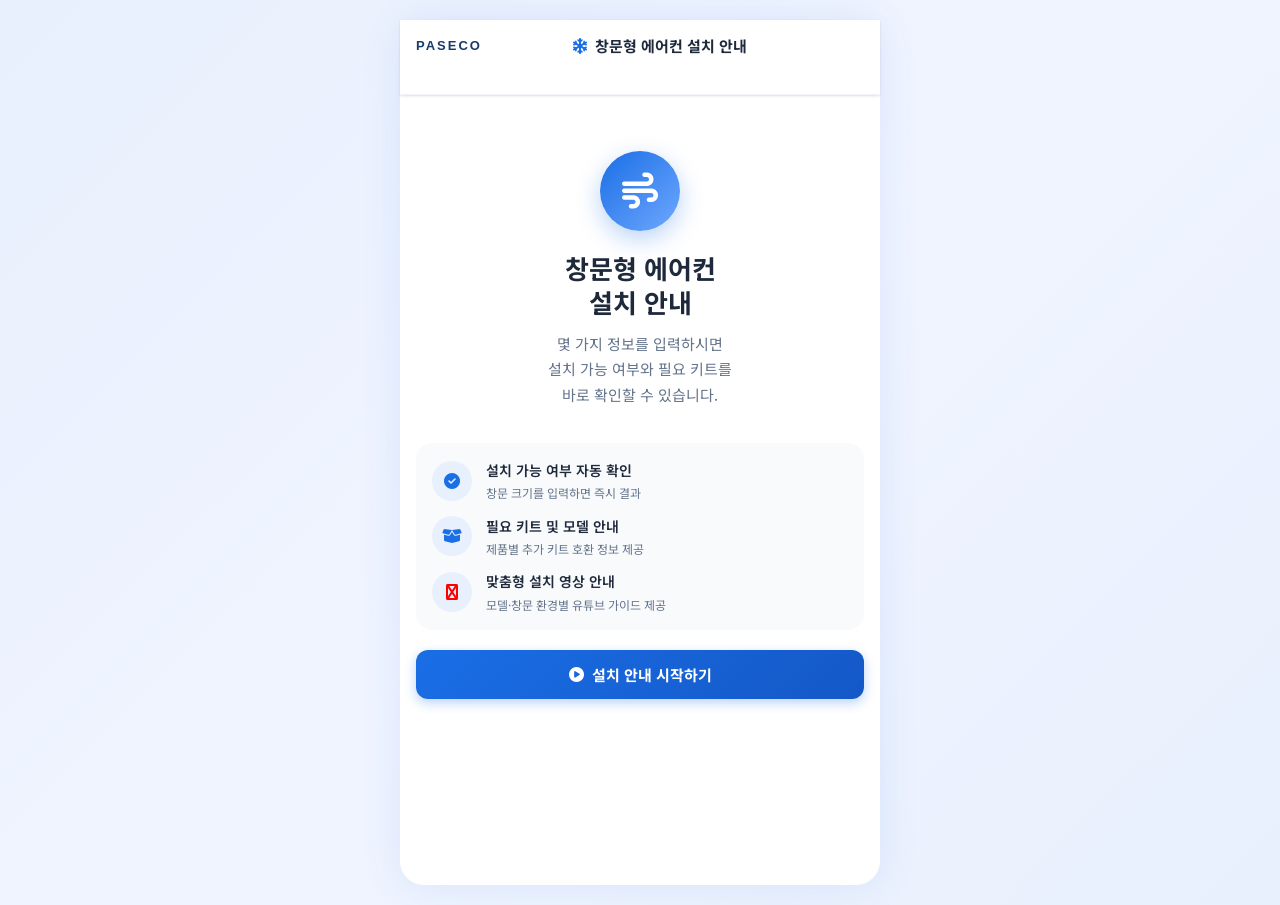
==== commit f2981d90: "Add files via upload" ====
--- a/index.html
+++ b/index.html
@@ -17,7 +17,6 @@
 </head>
 <body>
   <div id="app">
-    <!-- 앱 전체 컨테이너 -->
     <div class="app-container">
 
       <!-- 헤더 -->
@@ -26,30 +25,28 @@
           <button class="btn-back" id="btnBack" onclick="App.prevStep()" style="display:none;">
             <i class="fas fa-chevron-left"></i>
           </button>
+          <!-- PASECO 텍스트 브랜딩 -->
+          <span class="header-logo">PASECO</span>
           <div class="header-title">
             <i class="fas fa-snowflake header-icon"></i>
             <span>창문형 에어컨 설치 안내</span>
           </div>
           <div class="header-spacer"></div>
         </div>
-        <!-- 진행 바 -->
-        <div class="progress-bar-wrap" id="progressBarWrap">
+        <div class="progress-bar-wrap" id="progressBarWrap" style="display:none;">
           <div class="progress-bar" id="progressBar"></div>
         </div>
         <div class="step-indicator" id="stepIndicator"></div>
       </header>
 
-      <!-- 메인 컨텐츠 -->
       <main class="app-main" id="appMain">
 
         <!-- ==================== STEP 0: 시작 화면 ==================== -->
-        <div class="screen" id="screen-0" data-step="0">
+        <div class="screen" id="screen-0">
           <div class="screen-inner">
             <div class="welcome-hero">
               <div class="hero-icon-wrap">
-                <div class="hero-icon">
-                  <i class="fas fa-wind"></i>
-                </div>
+                <div class="hero-icon"><i class="fas fa-wind"></i></div>
               </div>
               <h1 class="welcome-title">창문형 에어컨<br>설치 안내</h1>
               <p class="welcome-subtitle">몇 가지 정보를 입력하시면<br>설치 가능 여부와 필요 키트를<br>바로 확인할 수 있습니다.</p>
@@ -57,24 +54,15 @@
             <div class="welcome-features">
               <div class="feature-item">
                 <div class="feature-icon"><i class="fas fa-check-circle"></i></div>
-                <div class="feature-text">
-                  <strong>설치 가능 여부 자동 확인</strong>
-                  <span>창문 크기를 입력하면 즉시 결과</span>
-                </div>
+                <div class="feature-text"><strong>설치 가능 여부 자동 확인</strong><span>창문 크기를 입력하면 즉시 결과</span></div>
               </div>
               <div class="feature-item">
                 <div class="feature-icon"><i class="fas fa-box-open"></i></div>
-                <div class="feature-text">
-                  <strong>필요 키트 및 모델 안내</strong>
-                  <span>제품별 추가 키트 호환 정보 제공</span>
-                </div>
+                <div class="feature-text"><strong>필요 키트 및 모델 안내</strong><span>제품별 추가 키트 호환 정보 제공</span></div>
               </div>
               <div class="feature-item">
-                <div class="feature-icon"><i class="fas fa-tools"></i></div>
-                <div class="feature-text">
-                  <strong>단계별 설치 방법 안내</strong>
-                  <span>특수 창문 유형별 맞춤 안내</span>
-                </div>
+                <div class="feature-icon"><i class="fas fa-youtube" style="color:#ff0000;"></i></div>
+                <div class="feature-text"><strong>맞춤형 설치 영상 안내</strong><span>모델·창문 환경별 유튜브 가이드 제공</span></div>
               </div>
             </div>
             <div class="btn-wrap">
@@ -85,8 +73,98 @@
           </div>
         </div>
 
+        <!-- ==================== STEP 0.5: 모델 선택 ==================== -->
+        <div class="screen hidden" id="screen-model">
+          <div class="screen-inner">
+            <div class="step-header">
+              <div class="step-badge">모델 선택</div>
+              <h2 class="step-title">보유하신 에어컨 모델을 선택해 주세요.</h2>
+              <p class="step-desc">해당하는 제품군을 선택하시면 맞춤 안내를 제공합니다.</p>
+            </div>
+            <div class="model-choice-list">
+
+              <button class="model-card" id="model-card-A" onclick="App.selectModel('A')">
+                <div class="model-card-left">
+                  <div class="model-card-icon" style="background:#e8f0fd;color:#1a6ee6;">
+                    <i class="fas fa-wind"></i>
+                  </div>
+                  <div class="model-card-info">
+                    <div class="model-card-label">정속형 / 인버터</div>
+                    <div class="model-card-models">PWA-2100 · PWA-2200 · PWA-2250 · PWA-3200 · PWA-3250</div>
+                  </div>
+                </div>
+                <div class="model-card-check"><i class="fas fa-check"></i></div>
+              </button>
+
+              <button class="model-card" id="model-card-B" onclick="App.selectModel('B')">
+                <div class="model-card-left">
+                  <div class="model-card-icon" style="background:#fef3c7;color:#d97706;">
+                    <i class="fas fa-star"></i>
+                  </div>
+                  <div class="model-card-info">
+                    <div class="model-card-label">프리미엄</div>
+                    <div class="model-card-models">PWA-3400 · PWA-3500 · PWA-3600 · PWA-M3500 · PWA-3301BE2</div>
+                  </div>
+                </div>
+                <div class="model-card-check"><i class="fas fa-check"></i></div>
+              </button>
+
+              <button class="model-card" id="model-card-C" onclick="App.selectModel('C')">
+                <div class="model-card-left">
+                  <div class="model-card-icon" style="background:#dcfce7;color:#16a34a;">
+                    <i class="fas fa-bolt"></i>
+                  </div>
+                  <div class="model-card-info">
+                    <div class="model-card-label">듀얼인버터</div>
+                    <div class="model-card-models">PWA-3100 · PWA-3300 · PWA-3300BE</div>
+                  </div>
+                </div>
+                <div class="model-card-check"><i class="fas fa-check"></i></div>
+              </button>
+
+              <button class="model-card" id="model-card-D" onclick="App.selectModel('D')">
+                <div class="model-card-left">
+                  <div class="model-card-icon" style="background:#f3e8ff;color:#9333ea;">
+                    <i class="fas fa-layer-group"></i>
+                  </div>
+                  <div class="model-card-info">
+                    <div class="model-card-label">하이브리드</div>
+                    <div class="model-card-models">PHA-M3240BE · PHA-M3600BE2</div>
+                  </div>
+                </div>
+                <div class="model-card-check"><i class="fas fa-check"></i></div>
+              </button>
+
+            </div>
+            <div class="btn-nav">
+              <button class="btn-secondary" onclick="App.prevStep()"><i class="fas fa-chevron-left"></i> 이전</button>
+              <button class="btn-primary" id="btn-model-next" onclick="App.nextStep()" disabled>다음 <i class="fas fa-chevron-right"></i></button>
+            </div>
+          </div>
+        </div>
+
+        <!-- ==================== 여닫이 설치 불가 화면 ==================== -->
+        <div class="screen hidden" id="screen-casement-block">
+          <div class="screen-inner casement-block-inner">
+            <div class="casement-emoji">😭</div>
+            <h2 class="casement-title">앗! 정말 아쉬워요...</h2>
+            <div class="casement-msg">
+              <p>고객님의 창문은 <strong>'여닫이'</strong> 형태군요!</p>
+              <p>현재 모델들은 <strong>미닫이 창문에만</strong> 안전하게<br>설치가 가능하답니다. 🏠💔</p>
+              <p style="margin-top:12px;">혹시 다른 방에 있는 <strong>'미닫이 창문'</strong>은<br>어떠신가요?<br>다시 한번 확인해 주시면 감사하겠습니다! 🙏✨</p>
+            </div>
+            <div class="casement-illustration">
+              <i class="fas fa-door-open"></i>
+              <span>여닫이 창문</span>
+            </div>
+            <button class="btn-primary btn-full" onclick="App.restart()" style="margin-top:8px;">
+              <i class="fas fa-home"></i> 처음으로 돌아가기
+            </button>
+          </div>
+        </div>
+
         <!-- ==================== STEP 1: 창문 유형 ==================== -->
-        <div class="screen hidden" id="screen-1" data-step="1">
+        <div class="screen hidden" id="screen-1">
           <div class="screen-inner">
             <div class="step-header">
               <div class="step-badge">1단계</div>
@@ -96,9 +174,7 @@
             <div class="choice-grid">
               <button class="choice-card" id="choice-window-sliding" onclick="App.selectWindowType('sliding')">
                 <div class="choice-card-inner">
-                  <div class="choice-icon">
-                    <i class="fas fa-arrows-alt-h"></i>
-                  </div>
+                  <div class="choice-icon"><i class="fas fa-arrows-alt-h"></i></div>
                   <div class="choice-label">미닫이 창문</div>
                   <div class="choice-desc">좌우로 밀어서 여는 창문</div>
                 </div>
@@ -106,21 +182,12 @@
               </button>
               <button class="choice-card" id="choice-window-casement" onclick="App.selectWindowType('casement')">
                 <div class="choice-card-inner">
-                  <div class="choice-icon">
-                    <i class="fas fa-door-open"></i>
-                  </div>
+                  <div class="choice-icon"><i class="fas fa-door-open"></i></div>
                   <div class="choice-label">여닫이 창문</div>
                   <div class="choice-desc">앞뒤로 열리는 창문</div>
                 </div>
                 <div class="choice-check"><i class="fas fa-check"></i></div>
               </button>
-            </div>
-            <div class="info-box warning-box" id="casementWarning" style="display:none;">
-              <i class="fas fa-exclamation-triangle"></i>
-              <div>
-                <strong>여닫이 창문 안내</strong>
-                <p>여닫이 창문의 경우 설치 방법이 다를 수 있으니, 제조사 고객센터에 문의하시기를 권장합니다.</p>
-              </div>
             </div>
             <div class="btn-nav">
               <button class="btn-secondary" onclick="App.prevStep()"><i class="fas fa-chevron-left"></i> 이전</button>
@@ -130,7 +197,7 @@
         </div>
 
         <!-- ==================== STEP 2: 창문 가로/세로 ==================== -->
-        <div class="screen hidden" id="screen-2" data-step="2">
+        <div class="screen hidden" id="screen-2">
           <div class="screen-inner">
             <div class="step-header">
               <div class="step-badge">2단계</div>
@@ -138,13 +205,8 @@
               <p class="step-desc">창문이 열렸을 때의 실제 크기를 측정해 입력해 주세요.</p>
             </div>
             <div class="measure-diagram">
-              <!-- 창문 측정 다이어그램 -->
               <div class="diagram-box diagram-box-img">
-                <img
-                  src="images/window-measure.png"
-                  alt="창문 측정 방법 - 열리는 창문의 가로 38cm 이상 (전 모델 공통)"
-                  class="diagram-img"
-                />
+                <img src="images/window-measure.png" alt="창문 측정 방법 - 38cm 이상 전 모델 공통" class="diagram-img" />
                 <p class="diagram-caption">
                   <i class="fas fa-info-circle"></i>
                   열리는 창문의 가로가 <strong>38cm 이상</strong>이어야 설치 가능합니다. (전 모델 공통)
@@ -153,30 +215,35 @@
             </div>
             <div class="input-group-list">
               <div class="input-group">
-                <label class="input-label">
-                  <i class="fas fa-arrows-alt-h label-icon"></i>
-                  가로 <span class="unit-text">(cm)</span>
-                </label>
+                <label class="input-label"><i class="fas fa-arrows-alt-h label-icon"></i> 가로 <span class="unit-text">(cm)</span></label>
                 <div class="input-wrap">
-                  <input type="number" id="windowWidth" class="text-input" placeholder="예: 55" min="0" step="0.1"
-                    oninput="App.validateStep2()" inputmode="decimal" />
+                  <input type="number" id="windowWidth" class="text-input" placeholder="예: 55" min="0" step="0.1" oninput="App.validateStep2()" inputmode="decimal" />
                   <span class="input-unit">cm</span>
                 </div>
                 <div class="input-hint" id="widthHint">최소 38cm 이상이어야 설치 가능합니다.</div>
               </div>
               <div class="input-group">
-                <label class="input-label">
-                  <i class="fas fa-arrows-alt-v label-icon"></i>
-                  세로 <span class="unit-text">(cm)</span>
-                </label>
+                <label class="input-label"><i class="fas fa-arrows-alt-v label-icon"></i> 세로 <span class="unit-text">(cm)</span></label>
                 <div class="input-wrap">
-                  <input type="number" id="windowHeight" class="text-input" placeholder="예: 100" min="0" step="0.1"
-                    oninput="App.validateStep2()" inputmode="decimal" />
+                  <input type="number" id="windowHeight" class="text-input" placeholder="예: 100" min="0" step="0.1" oninput="App.validateStep2()" inputmode="decimal" />
                   <span class="input-unit">cm</span>
                 </div>
-                <div class="input-hint" id="heightHint">일반 제품: 92cm 이상 / 미니 제품: 77cm 이상</div>
-              </div>
-            </div>
+                <div class="input-hint" id="heightHint">일반 제품: 92~246cm / 미니 제품: 77~230cm</div>
+              </div>
+            </div>
+
+            <!-- 세로 설치 불가 안내 블록 (범위 벗어날 때만 표시) -->
+            <div id="heightImpossibleBlock" class="height-impossible-block" style="display:none;">
+              <div class="height-impossible-icon"><i class="fas fa-exclamation-circle"></i></div>
+              <div class="height-impossible-content">
+                <p class="height-impossible-title">설치가 불가능한 사이즈입니다</p>
+                <p class="height-impossible-desc">입력하신 사이즈는 설치가 불가능합니다.<br>자세한 내용은 고객센터로 문의해 주세요.</p>
+                <a href="http://pf.kakao.com/_Ixdxcxob/chat" target="_blank" rel="noopener noreferrer" class="btn-height-kakao">
+                  <i class="fas fa-comment"></i> 💬 카카오톡으로 상담 연결하기
+                </a>
+              </div>
+            </div>
+
             <div class="btn-nav">
               <button class="btn-secondary" onclick="App.prevStep()"><i class="fas fa-chevron-left"></i> 이전</button>
               <button class="btn-primary" id="btn-step2-next" onclick="App.nextStep()" disabled>다음 <i class="fas fa-chevron-right"></i></button>
@@ -184,8 +251,8 @@
           </div>
         </div>
 
-        <!-- ==================== STEP 3: 창문 높이 및 제품 선택 ==================== -->
-        <div class="screen hidden" id="screen-3" data-step="3">
+        <!-- ==================== STEP 3: 제품 유형(일반/미니) ==================== -->
+        <div class="screen hidden" id="screen-3">
           <div class="screen-inner">
             <div class="step-header">
               <div class="step-badge">3단계</div>
@@ -195,9 +262,7 @@
             <div class="choice-grid">
               <button class="choice-card" id="choice-product-standard" onclick="App.selectProductType('standard')">
                 <div class="choice-card-inner">
-                  <div class="choice-icon">
-                    <i class="fas fa-box"></i>
-                  </div>
+                  <div class="choice-icon"><i class="fas fa-box"></i></div>
                   <div class="choice-label">일반 제품</div>
                   <div class="choice-desc">창문 높이 92cm 이상</div>
                 </div>
@@ -205,30 +270,21 @@
               </button>
               <button class="choice-card" id="choice-product-mini" onclick="App.selectProductType('mini')">
                 <div class="choice-card-inner">
-                  <div class="choice-icon">
-                    <i class="fas fa-compress-alt"></i>
-                  </div>
+                  <div class="choice-icon"><i class="fas fa-compress-alt"></i></div>
                   <div class="choice-label">미니 제품</div>
                   <div class="choice-desc">창문 높이 77cm 이상</div>
                 </div>
                 <div class="choice-check"><i class="fas fa-check"></i></div>
               </button>
             </div>
-
-            <!-- 높이 범위 선택 -->
             <div class="sub-section" id="heightRangeSection" style="display:none;">
               <div class="sub-section-title">창문 높이 범위를 선택해 주세요.</div>
-              <div class="range-cards" id="heightRangeCards">
-                <!-- JS로 동적 생성 -->
-              </div>
-            </div>
-
-            <!-- 추가 키트 안내 -->
+              <div class="range-cards" id="heightRangeCards"></div>
+            </div>
             <div class="info-box kit-box" id="kitInfoBox" style="display:none;">
               <i class="fas fa-info-circle"></i>
               <div id="kitInfoText"></div>
             </div>
-
             <div class="btn-nav">
               <button class="btn-secondary" onclick="App.prevStep()"><i class="fas fa-chevron-left"></i> 이전</button>
               <button class="btn-primary" id="btn-step3-next" onclick="App.nextStep()" disabled>다음 <i class="fas fa-chevron-right"></i></button>
@@ -237,34 +293,26 @@
         </div>
 
         <!-- ==================== STEP 4: 창틀 깊이 ==================== -->
-        <div class="screen hidden" id="screen-4" data-step="4">
+        <div class="screen hidden" id="screen-4">
           <div class="screen-inner">
             <div class="step-header">
               <div class="step-badge">4단계</div>
               <h2 class="step-title">창틀 깊이가 2cm 미만인가요?</h2>
               <p class="step-desc">창틀 깊이(b)를 측정하여 선택해 주세요.</p>
             </div>
-
             <div class="measure-diagram">
               <div class="diagram-box diagram-box-img">
-                <img
-                  src="images/sill-depth.png"
-                  alt="창틀 단면 도면 - 설치기준 a(창틀 너비), b(창틀 깊이), c(창틀 홈 너비)"
-                  class="diagram-img"
-                />
+                <img src="images/sill-depth.png" alt="창틀 단면 도면 - a(창틀 너비), b(창틀 깊이), c(창틀 홈 너비)" class="diagram-img" />
                 <p class="diagram-caption">
                   <i class="fas fa-info-circle"></i>
                   창틀 깊이(b)가 <strong>2cm 이상</strong>인지 확인해 주세요.
                 </p>
               </div>
             </div>
-
             <div class="choice-grid">
               <button class="choice-card" id="choice-sill-shallow" onclick="App.selectSillDepth('shallow')">
                 <div class="choice-card-inner">
-                  <div class="choice-icon choice-icon-warn">
-                    <i class="fas fa-exclamation"></i>
-                  </div>
+                  <div class="choice-icon choice-icon-warn"><i class="fas fa-exclamation"></i></div>
                   <div class="choice-label">네, 2cm 미만</div>
                   <div class="choice-desc">창틀 깊이가 2cm보다 얕음</div>
                 </div>
@@ -272,43 +320,28 @@
               </button>
               <button class="choice-card" id="choice-sill-deep" onclick="App.selectSillDepth('deep')">
                 <div class="choice-card-inner">
-                  <div class="choice-icon choice-icon-ok">
-                    <i class="fas fa-check-double"></i>
-                  </div>
+                  <div class="choice-icon choice-icon-ok"><i class="fas fa-check-double"></i></div>
                   <div class="choice-label">아니요, 2cm 이상</div>
                   <div class="choice-desc">창틀 깊이가 충분함</div>
                 </div>
                 <div class="choice-check"><i class="fas fa-check"></i></div>
               </button>
             </div>
-
-            <!-- 2cm 미만인 경우 추가 입력 -->
             <div class="sub-section" id="shallowSillSection" style="display:none;">
-              <div class="sub-section-title">
-                <i class="fas fa-ruler-combined"></i>
-                (b)+(c) 사이즈를 입력해 주세요.
-              </div>
+              <div class="sub-section-title"><i class="fas fa-ruler-combined"></i> (b)+(c) 사이즈를 입력해 주세요.</div>
               <div class="input-group-list">
                 <div class="input-group">
-                  <label class="input-label">
-                    <span class="label-badge">b</span>
-                    창틀 높이 (cm)
-                  </label>
+                  <label class="input-label"><span class="label-badge">b</span> 창틀 높이 (cm)</label>
                   <div class="input-wrap">
-                    <input type="number" id="sillB" class="text-input" placeholder="예: 1.5" min="0" step="0.1"
-                      oninput="App.validateSillBC()" inputmode="decimal" />
+                    <input type="number" id="sillB" class="text-input" placeholder="예: 1.5" min="0" step="0.1" oninput="App.validateSillBC()" inputmode="decimal" />
                     <span class="input-unit">cm</span>
                   </div>
                   <div class="input-hint">1cm 이상 2cm 미만이어야 합니다.</div>
                 </div>
                 <div class="input-group">
-                  <label class="input-label">
-                    <span class="label-badge">c</span>
-                    창틀 홈 너비 (cm)
-                  </label>
+                  <label class="input-label"><span class="label-badge">c</span> 창틀 홈 너비 (cm)</label>
                   <div class="input-wrap">
-                    <input type="number" id="sillC" class="text-input" placeholder="예: 1.5" min="0" step="0.1"
-                      oninput="App.validateSillBC()" inputmode="decimal" />
+                    <input type="number" id="sillC" class="text-input" placeholder="예: 1.5" min="0" step="0.1" oninput="App.validateSillBC()" inputmode="decimal" />
                     <span class="input-unit">cm</span>
                   </div>
                   <div class="input-hint">1.2cm 이상이어야 합니다.</div>
@@ -316,7 +349,6 @@
               </div>
               <div class="info-box" id="sillBCResult" style="display:none;"></div>
             </div>
-
             <div class="btn-nav">
               <button class="btn-secondary" onclick="App.prevStep()"><i class="fas fa-chevron-left"></i> 이전</button>
               <button class="btn-primary" id="btn-step4-next" onclick="App.nextStep()" disabled>다음 <i class="fas fa-chevron-right"></i></button>
@@ -324,81 +356,60 @@
           </div>
         </div>
 
-        <!-- ==================== STEP 5: 특수 창문 유형 ==================== -->
-        <div class="screen hidden" id="screen-5" data-step="5">
+        <!-- ==================== STEP 5: 창문 환경 선택 (4가지 카드) ==================== -->
+        <div class="screen hidden" id="screen-5">
           <div class="screen-inner">
             <div class="step-header">
               <div class="step-badge">5단계</div>
-              <h2 class="step-title">해당 창문에 해당하는 경우를 선택해 주세요.</h2>
-              <p class="step-desc">해당하는 항목을 모두 선택해 주세요. (중복 선택 가능)</p>
-            </div>
-
-            <div class="multi-choice-list">
-              <button class="multi-choice-card" id="choice-special-wood" onclick="App.toggleSpecial('wood')">
-                <div class="multi-choice-icon">
+              <h2 class="step-title">창문 환경을 선택해 주세요.</h2>
+              <p class="step-desc">고객님의 창틀 유형을 선택하시면 맞춤 설치법을 안내해 드립니다.</p>
+            </div>
+
+            <div class="env-grid">
+              <!-- 옵션 1: 플라스틱 샷시 -->
+              <button class="env-card" id="env-card-plastic" onclick="App.selectEnv('plastic')">
+                <div class="env-card-icon" style="background:#e8f0fd;color:#1a6ee6;">
+                  <i class="fas fa-border-style"></i>
+                </div>
+                <div class="env-card-label">플라스틱 샷시</div>
+                <div class="env-card-desc">PVC 재질의 일반 샷시<br>가장 일반적인 형태의 창틀</div>
+                <div class="env-card-check"><i class="fas fa-check"></i></div>
+              </button>
+
+              <!-- 옵션 2: 두꺼운 창틀 -->
+              <button class="env-card" id="env-card-thick" onclick="App.selectEnv('thick')">
+                <div class="env-card-icon" style="background:#fef3c7;color:#d97706;">
+                  <i class="fas fa-expand-alt"></i>
+                </div>
+                <div class="env-card-label">두꺼운 창틀</div>
+                <div class="env-card-desc">창틀의 두께가<br>넓은 경우</div>
+                <div class="env-card-check"><i class="fas fa-check"></i></div>
+              </button>
+
+              <!-- 옵션 3: 나무 창틀 -->
+              <button class="env-card" id="env-card-wood" onclick="App.selectEnv('wood')">
+                <div class="env-card-icon" style="background:#fef9c3;color:#a16207;">
                   <i class="fas fa-tree"></i>
                 </div>
-                <div class="multi-choice-content">
-                  <div class="multi-choice-label">나무 창틀</div>
-                  <div class="multi-choice-desc">목재 소재의 창틀</div>
-                </div>
-                <div class="multi-choice-check"><i class="fas fa-check"></i></div>
-              </button>
-
-              <button class="multi-choice-card" id="choice-special-split" onclick="App.toggleSpecial('split')">
-                <div class="multi-choice-icon">
+                <div class="env-card-label">나무 창틀</div>
+                <div class="env-card-desc">옛날 주택 등<br>나무 소재 창틀</div>
+                <div class="env-card-check"><i class="fas fa-check"></i></div>
+              </button>
+
+              <!-- 옵션 4: 분할 창문 -->
+              <button class="env-card" id="env-card-split" onclick="App.selectEnv('split')">
+                <div class="env-card-icon" style="background:#f0fdf4;color:#16a34a;">
                   <i class="fas fa-columns"></i>
                 </div>
-                <div class="multi-choice-content">
-                  <div class="multi-choice-label">분할 창문</div>
-                  <div class="multi-choice-desc">중간에 프레임이 있는 분할된 창문</div>
-                </div>
-                <div class="multi-choice-check"><i class="fas fa-check"></i></div>
-              </button>
-
-              <button class="multi-choice-card" id="choice-special-thick" onclick="App.toggleSpecial('thick')">
-                <div class="multi-choice-icon">
-                  <i class="fas fa-expand-alt"></i>
-                </div>
-                <div class="multi-choice-content">
-                  <div class="multi-choice-label">두꺼운 창틀</div>
-                  <div class="multi-choice-desc">창틀 너비(a)가 두꺼운 경우</div>
-                </div>
-                <div class="multi-choice-check"><i class="fas fa-check"></i></div>
-              </button>
-            </div>
-
-            <!-- 분할 창문 안내 -->
-            <div class="special-guide" id="splitGuide" style="display:none;">
-              <div class="special-guide-header">
-                <i class="fas fa-columns"></i>
-                <strong>분할 창문 안내</strong>
-              </div>
-              <div class="special-guide-content">
-                <div class="split-img-wrap">
-                  <img
-                    src="images/split-window-kit.png"
-                    alt="분할 창문 설치 방법 - X(잘못된 설치)와 O(올바른 설치) 비교"
-                    class="diagram-img"
-                  />
-                  <div class="split-img-labels">
-                    <span class="split-label split-label-x"><i class="fas fa-times"></i> 잘못된 설치</span>
-                    <span class="split-label split-label-o"><i class="fas fa-check"></i> 올바른 설치</span>
-                  </div>
-                </div>
-                <div class="info-box info-box-blue">
-                  <i class="fas fa-info-circle"></i>
-                  <div>이미지처럼 연장 키트를 연결하여 앞쪽 창틀에 설치해야 안전합니다.</div>
-                </div>
-              </div>
-            </div>
-
-            <!-- 두꺼운 창틀 안내 -->
+                <div class="env-card-label">분할 창문</div>
+                <div class="env-card-desc">추가 키트 필요<br>창문이 높아 연장 키트 필요</div>
+                <div class="env-card-check"><i class="fas fa-check"></i></div>
+              </button>
+            </div>
+
+            <!-- 두꺼운 창틀 안내 (env=thick) -->
             <div class="special-guide" id="thickGuide" style="display:none;">
-              <div class="special-guide-header">
-                <i class="fas fa-expand-alt"></i>
-                <strong>두꺼운 창틀 안내</strong>
-              </div>
+              <div class="special-guide-header"><i class="fas fa-expand-alt"></i><strong>두꺼운 창틀 안내</strong></div>
               <div class="special-guide-content">
                 <div class="info-box info-box-blue">
                   <i class="fas fa-info-circle"></i>
@@ -408,13 +419,9 @@
                   </div>
                 </div>
                 <div class="input-group" style="margin-top:12px;">
-                  <label class="input-label">
-                    <span class="label-badge">a</span>
-                    창틀 너비 (cm)
-                  </label>
+                  <label class="input-label"><span class="label-badge">a</span> 창틀 너비 (cm)</label>
                   <div class="input-wrap">
-                    <input type="number" id="frameA" class="text-input" placeholder="예: 1.5" min="0" step="0.1"
-                      oninput="App.validateFrameA()" inputmode="decimal" />
+                    <input type="number" id="frameA" class="text-input" placeholder="예: 1.5" min="0" step="0.1" oninput="App.validateFrameA()" inputmode="decimal" />
                     <span class="input-unit">cm</span>
                   </div>
                   <div class="input-hint" id="frameAHint">두꺼운 창틀 방법 적용 여부를 확인합니다.</div>
@@ -422,9 +429,22 @@
               </div>
             </div>
 
-            <div class="skip-note">
-              <i class="fas fa-info-circle"></i>
-              해당 사항이 없으면 선택 없이 다음 단계로 이동해 주세요.
+            <!-- 분할 창문 안내 (env=split) -->
+            <div class="special-guide" id="splitGuide" style="display:none;">
+              <div class="special-guide-header"><i class="fas fa-columns"></i><strong>분할 창문 안내</strong></div>
+              <div class="special-guide-content">
+                <div class="split-img-wrap">
+                  <img src="images/split-window-kit.png" alt="분할 창문 설치 방법 - X(잘못된 설치)와 O(올바른 설치) 비교" class="diagram-img" />
+                  <div class="split-img-labels">
+                    <span class="split-label split-label-x"><i class="fas fa-times"></i> 잘못된 설치</span>
+                    <span class="split-label split-label-o"><i class="fas fa-check"></i> 올바른 설치</span>
+                  </div>
+                </div>
+                <div class="info-box info-box-blue">
+                  <i class="fas fa-info-circle"></i>
+                  <div>이미지처럼 연장 키트를 연결하여 앞쪽 창틀에 설치해야 안전합니다.</div>
+                </div>
+              </div>
             </div>
 
             <div class="btn-nav">
@@ -435,71 +455,80 @@
         </div>
 
         <!-- ==================== STEP 6: 결과 화면 ==================== -->
-        <div class="screen hidden" id="screen-6" data-step="6">
+        <div class="screen hidden" id="screen-6">
           <div class="screen-inner">
             <!-- 결과 헤더 -->
-            <div class="result-header" id="resultHeader">
-              <!-- JS로 동적 생성 -->
-            </div>
-
-            <!-- 입력 요약 -->
+            <div class="result-header" id="resultHeader"></div>
+
+            <!-- 1. 설치 방법 안내 -->
             <div class="result-section">
-              <div class="section-title"><i class="fas fa-list-ul"></i> 입력 정보 요약</div>
-              <div class="summary-list" id="summaryList">
-                <!-- JS로 동적 생성 -->
-              </div>
-            </div>
-
-            <!-- 설치 조건 체크 -->
+              <div class="section-title"><i class="fas fa-wrench"></i> 설치 방법 안내</div>
+              <div id="installGuide"></div>
+            </div>
+
+            <!-- 2. 필요 키트/제품 -->
+            <div class="result-section" id="kitSection">
+              <div class="section-title"><i class="fas fa-box-open"></i> 필요 제품 및 키트</div>
+              <div id="kitList"></div>
+            </div>
+
+            <!-- 3. 우리집 창문정보 (구 입력 정보 요약) -->
+            <div class="result-section">
+              <div class="section-title"><i class="fas fa-home"></i> 우리집 창문정보</div>
+              <div class="summary-list" id="summaryList"></div>
+            </div>
+
+            <!-- 4. 설치 조건 체크 -->
             <div class="result-section">
               <div class="section-title"><i class="fas fa-tasks"></i> 설치 조건 확인</div>
-              <div class="check-list" id="checkList">
-                <!-- JS로 동적 생성 -->
-              </div>
-            </div>
-
-            <!-- 필요 키트/제품 -->
-            <div class="result-section" id="kitSection">
-              <div class="section-title"><i class="fas fa-box-open"></i> 필요 제품 및 키트</div>
-              <div id="kitList">
-                <!-- JS로 동적 생성 -->
-              </div>
-            </div>
-
-            <!-- 호환 모델 -->
+              <div class="check-list" id="checkList"></div>
+            </div>
+
+            <!-- 5. 호환 모델 -->
             <div class="result-section" id="modelSection">
               <div class="section-title"><i class="fas fa-th"></i> 호환 모델</div>
-              <div id="modelList">
-                <!-- JS로 동적 생성 -->
-              </div>
-            </div>
-
-            <!-- 특이사항 -->
+              <div id="modelList"></div>
+            </div>
+
+            <!-- 특이사항 (조건부 노출 — 위치 유지) -->
             <div class="result-section" id="specialSection" style="display:none;">
               <div class="section-title"><i class="fas fa-exclamation-triangle"></i> 특이사항</div>
-              <div id="specialList">
-                <!-- JS로 동적 생성 -->
-              </div>
-            </div>
-
-            <!-- 설치 방법 -->
-            <div class="result-section">
-              <div class="section-title"><i class="fas fa-wrench"></i> 설치 방법 안내</div>
-              <div id="installGuide">
-                <!-- JS로 동적 생성 -->
-              </div>
-            </div>
-
-            <!-- 버튼 -->
-            <div class="btn-nav btn-nav-result">
-              <button class="btn-secondary" onclick="App.restart()">
+              <div id="specialList"></div>
+            </div>
+
+            <!-- 카카오톡 상담 버튼 -->
+            <div class="kakao-consult-section">
+              <p class="kakao-consult-desc">특이한 창문이거나 설치 조건이 고민되시나요?<br>설치하실 곳의 사진을 찍어서 카카오톡으로 문의해 주세요!<br><strong>전문가가 직접 안내해 드립니다. ✨</strong></p>
+              <a href="http://pf.kakao.com/_Ixdxcxob/chat" target="_blank" rel="noopener noreferrer" class="btn-kakao">
+                <i class="fas fa-comment"></i> 💬 카카오톡 설치 상담 연결하기
+              </a>
+            </div>
+
+            <!-- 구매 버튼 -->
+            <div class="purchase-section">
+              <a href="https://paseco.co.kr/goods/goods_list.php?cateCd=012002" target="_blank" rel="noopener noreferrer" class="btn-purchase">
+                <i class="fas fa-shopping-cart"></i> 🛒 제품 및 추가거치대 구매하기
+              </a>
+            </div>
+
+            <!-- ★ 유튜브 설치 가이드 섹션 ★ -->
+            <div class="result-section youtube-section" id="youtubeSection">
+              <div class="section-title youtube-title">
+                <i class="fab fa-youtube" style="color:#FF0000;"></i>
+                나에게 필요한 설치 가이드 영상
+              </div>
+              <p class="youtube-desc">선택하신 모델과 창문 환경에 맞는 영상을 확인해 보세요.</p>
+              <div class="youtube-btn-list" id="youtubeBtnList"></div>
+            </div>
+
+            <!-- 처음부터 다시 + 고객센터 -->
+            <div class="result-bottom-bar">
+              <button class="btn-restart-full" onclick="App.restart()">
                 <i class="fas fa-redo"></i> 처음부터 다시
               </button>
-              <button class="btn-primary" onclick="App.printResult()">
-                <i class="fas fa-share-alt"></i> 결과 공유
-              </button>
-            </div>
-
+            </div>
+
+            <!-- 고객센터 -->
             <div class="contact-info">
               <i class="fas fa-headset"></i>
               <div>
@@ -511,8 +540,6 @@
         </div>
 
       </main>
-
-      <!-- 하단 안전 여백 (iOS 노치 대응) -->
       <div class="safe-area-bottom"></div>
     </div>
   </div>
--- a/css/style.css
+++ b/css/style.css
@@ -136,6 +136,19 @@
   background: var(--gray-200);
 }
 
+/* PASECO 텍스트 브랜딩 */
+.header-logo {
+  font-family: sans-serif;
+  font-size: 13px;
+  font-weight: 600;
+  letter-spacing: 2px;
+  color: #1a3a6b;
+  flex-shrink: 0;
+  margin-right: 10px;
+  user-select: none;
+  white-space: nowrap;
+}
+
 .header-title {
   flex: 1;
   display: flex;
@@ -1535,3 +1548,497 @@
 .choice-grid-1col {
   grid-template-columns: 1fr;
 }
+
+/* ============================================================
+   모델 선택 카드
+   ============================================================ */
+.model-choice-list {
+  display: flex;
+  flex-direction: column;
+  gap: 10px;
+}
+
+.model-card {
+  background: var(--white);
+  border: 2px solid var(--gray-200);
+  border-radius: var(--radius-lg);
+  padding: 14px 16px;
+  display: flex;
+  align-items: center;
+  justify-content: space-between;
+  gap: 12px;
+  text-align: left;
+  transition: all var(--transition);
+  box-shadow: var(--shadow-sm);
+}
+
+.model-card:active { transform: scale(0.99); }
+
+.model-card.selected {
+  border-color: var(--primary);
+  background: var(--primary-light);
+  box-shadow: 0 0 0 3px rgba(26,110,230,0.12);
+}
+
+.model-card-left {
+  display: flex;
+  align-items: center;
+  gap: 12px;
+  flex: 1;
+  min-width: 0;
+}
+
+.model-card-icon {
+  width: 44px;
+  height: 44px;
+  border-radius: var(--radius-sm);
+  display: flex;
+  align-items: center;
+  justify-content: center;
+  font-size: 18px;
+  flex-shrink: 0;
+}
+
+.model-card-info {
+  min-width: 0;
+}
+
+.model-card-label {
+  font-size: 15px;
+  font-weight: 700;
+  color: var(--gray-800);
+  margin-bottom: 3px;
+}
+
+.model-card.selected .model-card-label {
+  color: var(--primary-dark);
+}
+
+.model-card-models {
+  font-size: 11px;
+  color: var(--gray-400);
+  white-space: nowrap;
+  overflow: hidden;
+  text-overflow: ellipsis;
+}
+
+.model-card-check {
+  width: 26px;
+  height: 26px;
+  border-radius: 50%;
+  background: var(--gray-200);
+  display: flex;
+  align-items: center;
+  justify-content: center;
+  font-size: 11px;
+  color: transparent;
+  flex-shrink: 0;
+  transition: all var(--transition);
+}
+
+.model-card.selected .model-card-check {
+  background: var(--primary);
+  color: white;
+}
+
+/* ============================================================
+   여닫이 설치 불가 화면
+   ============================================================ */
+.casement-block-inner {
+  min-height: calc(100vh - 110px);
+  display: flex;
+  flex-direction: column;
+  align-items: center;
+  justify-content: center;
+  text-align: center;
+  background: linear-gradient(160deg, #fff1f2 0%, #fce7f3 50%, #fdf2f8 100%);
+  gap: 16px;
+  padding: 32px 24px 40px;
+}
+
+.casement-emoji {
+  font-size: 64px;
+  line-height: 1;
+  animation: wobble 1.5s ease infinite;
+}
+
+@keyframes wobble {
+  0%,100% { transform: rotate(-5deg); }
+  50% { transform: rotate(5deg); }
+}
+
+.casement-title {
+  font-size: 24px;
+  font-weight: 700;
+  color: #be185d;
+}
+
+.casement-msg {
+  font-size: 15px;
+  color: #6b7280;
+  line-height: 1.8;
+  max-width: 320px;
+}
+
+.casement-msg strong {
+  color: #be185d;
+}
+
+.casement-illustration {
+  display: flex;
+  flex-direction: column;
+  align-items: center;
+  gap: 6px;
+  padding: 20px 28px;
+  background: rgba(255,255,255,0.7);
+  border-radius: var(--radius-lg);
+  border: 1px dashed #fbcfe8;
+}
+
+.casement-illustration i {
+  font-size: 40px;
+  color: #ec4899;
+  opacity: 0.6;
+}
+
+.casement-illustration span {
+  font-size: 13px;
+  color: #9ca3af;
+  font-weight: 600;
+}
+
+/* ============================================================
+   5단계 창문 환경 카드 (2×2 그리드)
+   ============================================================ */
+.env-grid {
+  display: grid;
+  grid-template-columns: 1fr 1fr;
+  gap: 12px;
+}
+
+.env-card {
+  background: var(--white);
+  border: 2px solid var(--gray-200);
+  border-radius: var(--radius-lg);
+  padding: 16px 10px 14px;
+  display: flex;
+  flex-direction: column;
+  align-items: center;
+  gap: 8px;
+  text-align: center;
+  position: relative;
+  transition: all var(--transition);
+  box-shadow: var(--shadow-sm);
+  cursor: pointer;
+}
+
+.env-card:active { transform: scale(0.97); }
+
+.env-card.selected {
+  border-color: var(--primary);
+  background: var(--primary-light);
+  box-shadow: 0 0 0 3px rgba(26,110,230,0.12);
+}
+
+.env-card-icon {
+  width: 52px;
+  height: 52px;
+  border-radius: 50%;
+  display: flex;
+  align-items: center;
+  justify-content: center;
+  font-size: 22px;
+  transition: all var(--transition);
+}
+
+.env-card.selected .env-card-icon {
+  filter: brightness(0.85) saturate(1.3);
+  box-shadow: 0 4px 12px rgba(26,110,230,0.2);
+}
+
+.env-card-label {
+  font-size: 13px;
+  font-weight: 700;
+  color: var(--gray-800);
+  line-height: 1.3;
+}
+
+.env-card.selected .env-card-label {
+  color: var(--primary-dark);
+}
+
+.env-card-desc {
+  font-size: 11px;
+  color: var(--gray-400);
+  line-height: 1.5;
+}
+
+.env-card-check {
+  position: absolute;
+  top: 8px;
+  right: 8px;
+  width: 22px;
+  height: 22px;
+  border-radius: 50%;
+  background: var(--gray-200);
+  display: flex;
+  align-items: center;
+  justify-content: center;
+  font-size: 10px;
+  color: transparent;
+  transition: all var(--transition);
+}
+
+.env-card.selected .env-card-check {
+  background: var(--primary);
+  color: white;
+}
+
+/* ============================================================
+   유튜브 설치 가이드 섹션
+   ============================================================ */
+.youtube-section {
+  background: #0f0f0f;
+  border-radius: var(--radius-lg);
+  padding: 18px 16px 20px;
+  margin-top: 4px;
+}
+
+.youtube-title {
+  color: var(--white) !important;
+  border-bottom-color: rgba(255,255,255,0.1) !important;
+  padding-bottom: 10px;
+  font-size: 15px;
+}
+
+.youtube-title i {
+  font-size: 18px;
+}
+
+.youtube-desc {
+  font-size: 13px;
+  color: #aaaaaa;
+  margin-bottom: 14px;
+  margin-top: -4px;
+}
+
+.youtube-btn-list {
+  display: flex;
+  flex-direction: column;
+  gap: 10px;
+}
+
+/* ── 유튜브 버튼 (기본부터 레드 배경) ── */
+.youtube-btn {
+  display: flex;
+  align-items: center;
+  gap: 12px;
+  padding: 14px 16px;
+  background: #FF0000;
+  border: none;
+  border-radius: var(--radius);
+  color: #fff;
+  font-size: 14px;
+  font-weight: 700;
+  text-decoration: none;
+  transition: all var(--transition);
+  cursor: pointer;
+  box-shadow: 0 3px 10px rgba(255,0,0,0.25);
+}
+
+.youtube-btn:hover,
+.youtube-btn:active {
+  background: #cc0000;
+  transform: translateY(-1px);
+  box-shadow: 0 5px 16px rgba(255,0,0,0.4);
+}
+
+.youtube-btn-icon {
+  width: 36px;
+  height: 36px;
+  background: rgba(255,255,255,0.2);
+  border-radius: 8px;
+  display: flex;
+  align-items: center;
+  justify-content: center;
+  font-size: 17px;
+  flex-shrink: 0;
+}
+
+.youtube-btn-text {
+  flex: 1;
+  text-align: left;
+  letter-spacing: -0.2px;
+}
+
+.youtube-btn-arrow {
+  font-size: 12px;
+  color: rgba(255,255,255,0.75);
+}
+
+/* 통합 가이드 버튼 — 진한 레드 강조 */
+.youtube-btn.youtube-btn-all {
+  background: #990000;
+  box-shadow: 0 3px 10px rgba(153,0,0,0.3);
+}
+
+.youtube-btn.youtube-btn-all:hover,
+.youtube-btn.youtube-btn-all:active {
+  background: #770000;
+  box-shadow: 0 5px 16px rgba(153,0,0,0.45);
+}
+
+/* ── 카카오톡 상담 섹션 ── */
+.kakao-consult-section {
+  margin: 0 0 14px 0;
+  padding: 18px 16px;
+  background: #FEF01B;
+  border-radius: var(--radius);
+  text-align: center;
+}
+
+.kakao-consult-desc {
+  font-size: 13.5px;
+  color: #1a1a1a;
+  line-height: 1.6;
+  margin: 0 0 14px 0;
+}
+
+.btn-kakao {
+  display: flex;
+  align-items: center;
+  justify-content: center;
+  gap: 8px;
+  width: 100%;
+  padding: 14px 16px;
+  background: #3A1D1D;
+  color: #FEF01B;
+  font-size: 15px;
+  font-weight: 800;
+  text-decoration: none;
+  border-radius: calc(var(--radius) - 2px);
+  letter-spacing: -0.3px;
+  transition: all var(--transition);
+}
+
+.btn-kakao:hover,
+.btn-kakao:active {
+  background: #1a0d0d;
+  transform: translateY(-1px);
+  box-shadow: 0 4px 12px rgba(0,0,0,0.25);
+}
+
+/* ── 세로 설치 불가 안내 블록 ── */
+.height-impossible-block {
+  display: flex;
+  align-items: flex-start;
+  gap: 12px;
+  margin: 4px 0 16px;
+  padding: 16px;
+  background: #fff5f5;
+  border: 1.5px solid #ffb3b3;
+  border-radius: var(--radius);
+}
+
+.height-impossible-icon {
+  font-size: 22px;
+  color: #e53935;
+  flex-shrink: 0;
+  margin-top: 2px;
+}
+
+.height-impossible-content {
+  flex: 1;
+}
+
+.height-impossible-title {
+  font-size: 14px;
+  font-weight: 700;
+  color: #c62828;
+  margin: 0 0 6px;
+}
+
+.height-impossible-desc {
+  font-size: 13px;
+  color: #555;
+  line-height: 1.55;
+  margin: 0 0 12px;
+}
+
+.btn-height-kakao {
+  display: inline-flex;
+  align-items: center;
+  gap: 6px;
+  padding: 10px 16px;
+  background: #3A1D1D;
+  color: #FEF01B;
+  font-size: 13.5px;
+  font-weight: 700;
+  text-decoration: none;
+  border-radius: calc(var(--radius) - 2px);
+  transition: background var(--transition);
+  white-space: nowrap;
+}
+
+.btn-height-kakao:active {
+  background: #1a0d0d;
+}
+
+/* ── 구매 버튼 섹션 ── */
+.purchase-section {
+  margin: 0 0 14px 0;
+}
+
+.btn-purchase {
+  display: flex;
+  align-items: center;
+  justify-content: center;
+  gap: 8px;
+  width: 100%;
+  padding: 15px 16px;
+  background: linear-gradient(135deg, #1565C0, #1E88E5);
+  color: #fff;
+  font-size: 15px;
+  font-weight: 800;
+  text-decoration: none;
+  border-radius: var(--radius);
+  letter-spacing: -0.3px;
+  transition: all var(--transition);
+  box-shadow: 0 3px 12px rgba(21,101,192,0.35);
+}
+
+.btn-purchase:hover,
+.btn-purchase:active {
+  background: linear-gradient(135deg, #0D47A1, #1565C0);
+  transform: translateY(-1px);
+  box-shadow: 0 5px 18px rgba(21,101,192,0.45);
+}
+
+/* ── 처음부터 버튼 (하단 단독) ── */
+.result-bottom-bar {
+  margin: 0 0 14px 0;
+}
+
+.btn-restart-full {
+  display: flex;
+  align-items: center;
+  justify-content: center;
+  gap: 8px;
+  width: 100%;
+  padding: 13px 16px;
+  background: var(--gray-100);
+  color: var(--gray-600);
+  font-size: 14px;
+  font-weight: 600;
+  border: 1.5px solid var(--gray-200);
+  border-radius: var(--radius);
+  cursor: pointer;
+  transition: all var(--transition);
+}
+
+.btn-restart-full:hover,
+.btn-restart-full:active {
+  background: var(--gray-200);
+  color: var(--gray-700);
+}
+
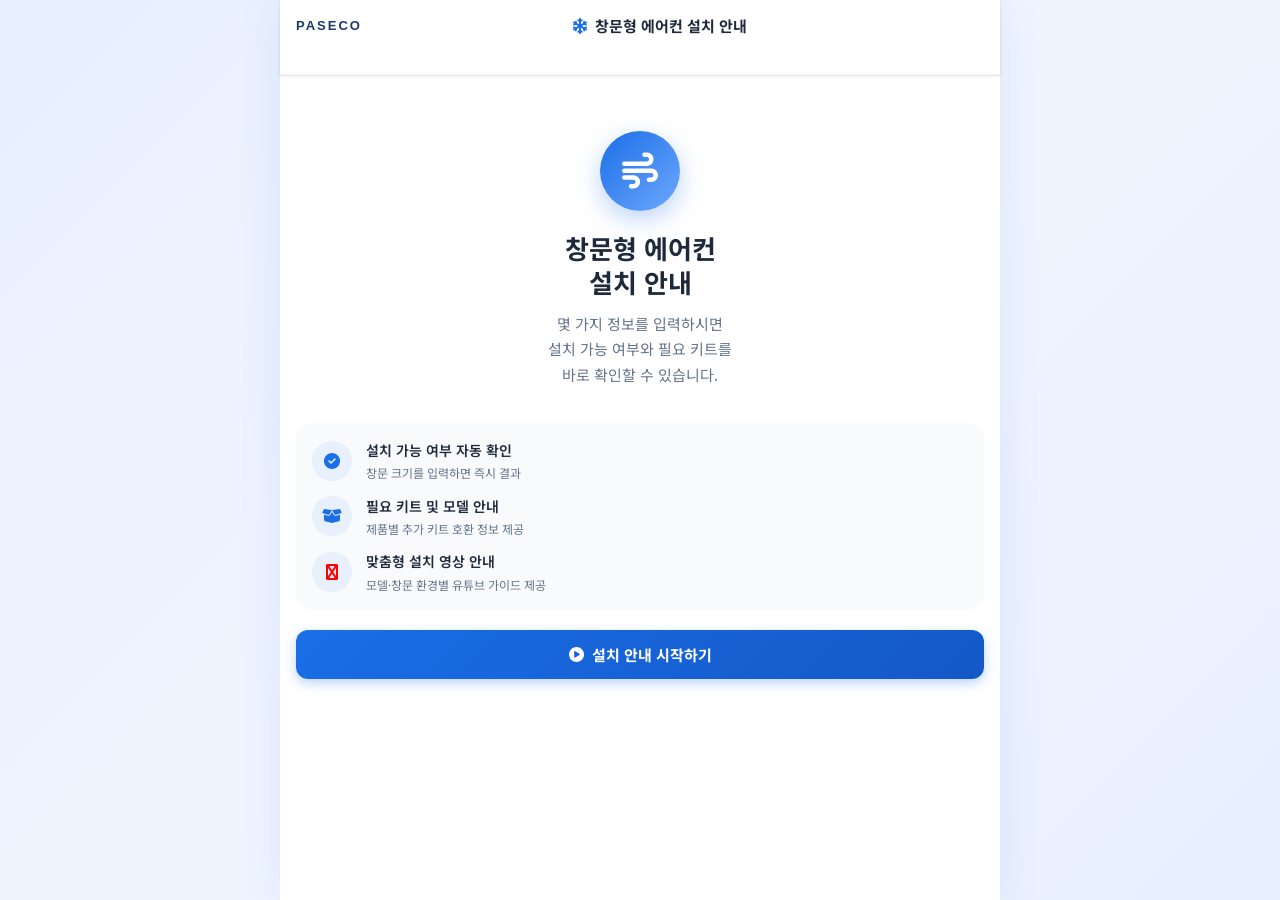
==== commit 57fc8d8b: "Add files via upload" ====
--- a/index.html
+++ b/index.html
@@ -2,7 +2,7 @@
 <html lang="ko">
 <head>
   <meta charset="UTF-8" />
-  <meta name="viewport" content="width=device-width, initial-scale=1.0, maximum-scale=1.0, user-scalable=no" />
+  <meta name="viewport" content="width=device-width, initial-scale=1.0" />
   <meta name="theme-color" content="#1a6ee6" />
   <meta name="apple-mobile-web-app-capable" content="yes" />
   <meta name="apple-mobile-web-app-status-bar-style" content="default" />
--- a/css/style.css
+++ b/css/style.css
@@ -92,13 +92,28 @@
 
 .app-container {
   width: 100%;
-  max-width: 480px;
+  max-width: 100%;        /* 가로 회전 시 전체 너비 사용 */
   min-height: 100vh;
   background: var(--white);
   display: flex;
   flex-direction: column;
   position: relative;
   box-shadow: 0 0 40px rgba(26,110,230,0.1);
+}
+
+/* 태블릿/가로 모드: 콘텐츠 중앙 정렬, 적절한 최대 너비 */
+@media (min-width: 768px) {
+  .app-container {
+    max-width: 720px;
+    margin: 0 auto;
+  }
+}
+
+@media (orientation: landscape) and (max-height: 600px) {
+  /* 스마트폰 가로 회전 시 스크롤 가능하도록 min-height 해제 */
+  .app-container {
+    min-height: unset;
+  }
 }
 
 /* ---------- 헤더 ---------- */
@@ -1531,10 +1546,11 @@
   }
 }
 
-@media (min-width: 481px) {
+@media (min-width: 481px) and (max-width: 767px) {
   .app-container {
     border-radius: 24px;
     margin: 20px auto;
+    max-width: 480px;
     min-height: calc(100vh - 40px);
   }
 }
